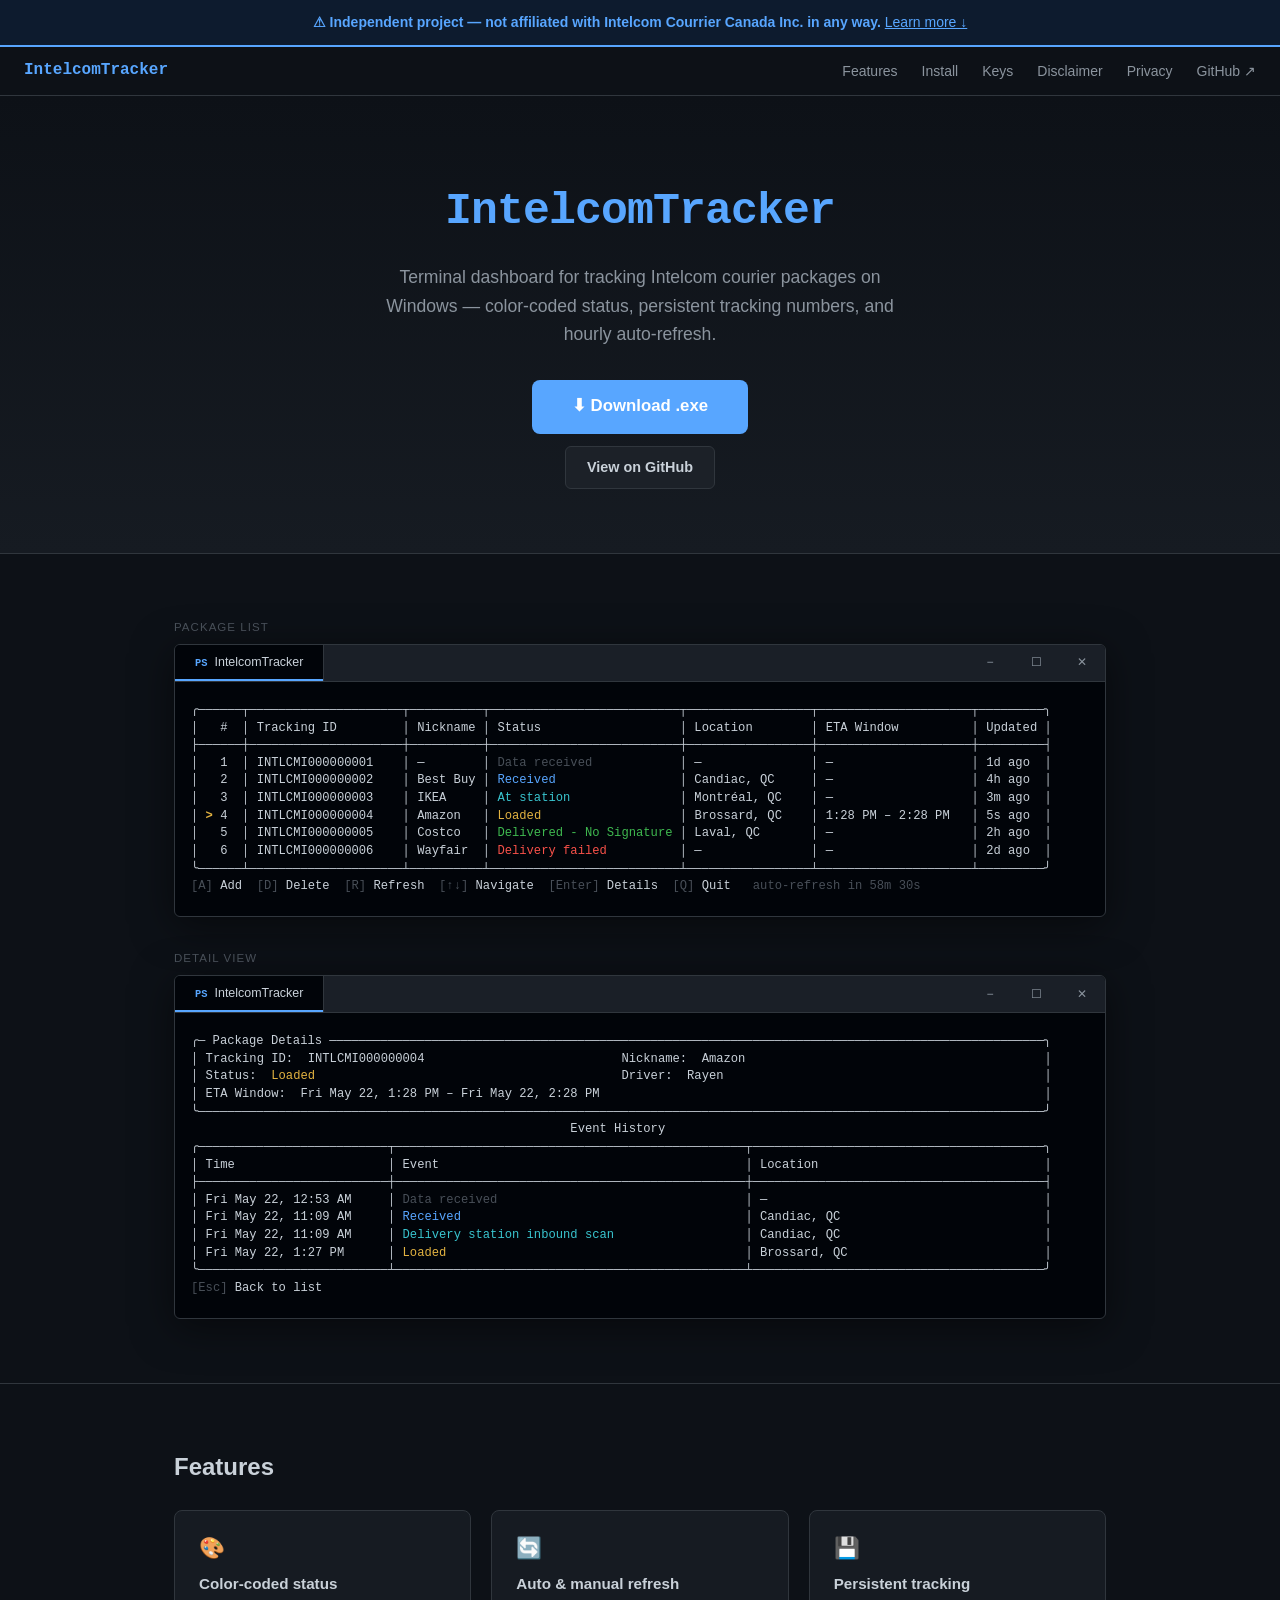
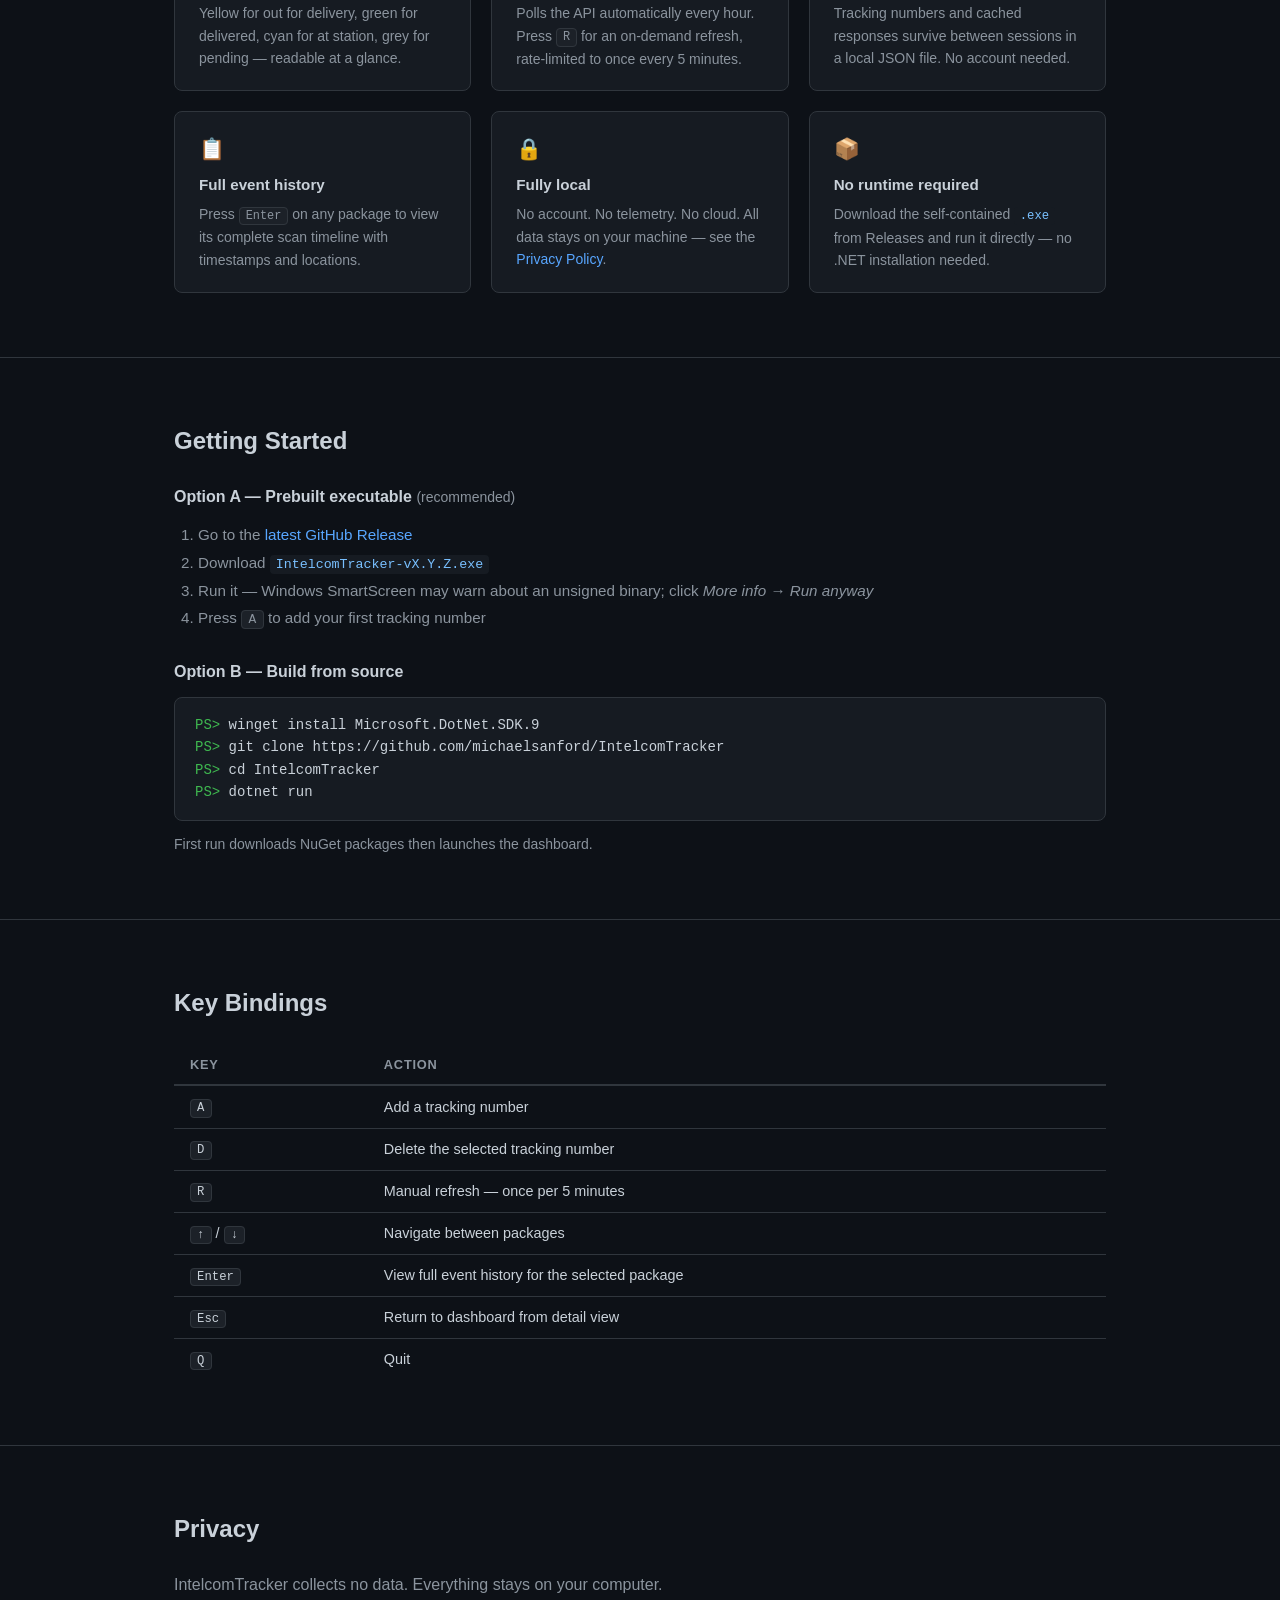
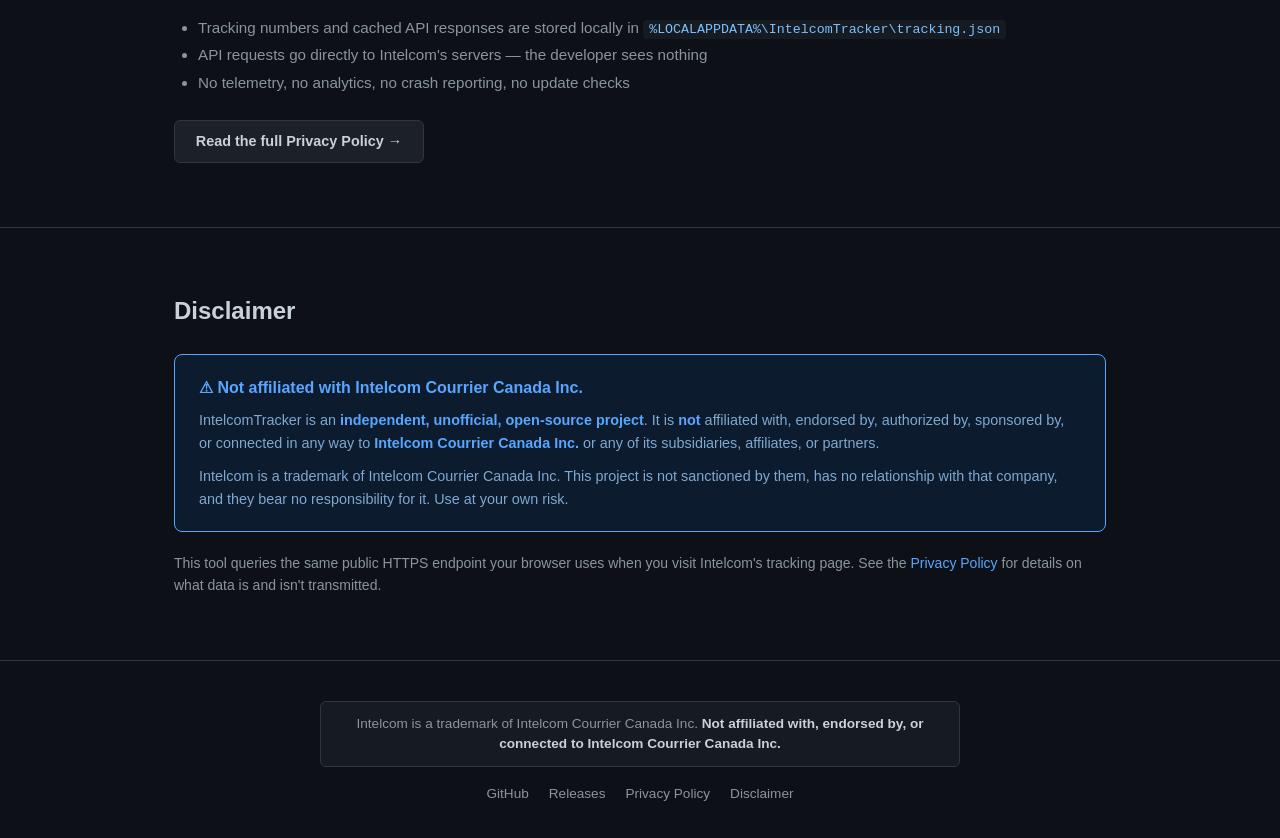
==== docs/index.html @ c7ec5a86 "Init" ====
﻿<!DOCTYPE html>
<html lang="en">
<head>
  <meta charset="UTF-8">
  <meta name="viewport" content="width=device-width, initial-scale=1.0">
  <title>IntelcomTracker — Terminal Package Dashboard</title>
  <link rel="stylesheet" href="style.css">
</head>
<body>

<!-- ─── Disclaimer banner ─────────────────────────────────────────────────── -->
<div class="disclaimer-banner">
  <strong>⚠ Independent project — not affiliated with Intelcom Courrier Canada Inc. in any way.</strong>
  <a href="#disclaimer">Learn more ↓</a>
</div>

<!-- ─── Nav ──────────────────────────────────────────────────────────────── -->
<nav>
  <a class="nav-brand" href="index.html">IntelcomTracker</a>
  <div class="nav-links">
    <a href="#features">Features</a>
    <a href="#install">Install</a>
    <a href="#keys">Keys</a>
    <a href="#disclaimer">Disclaimer</a>
    <a href="privacy.html">Privacy</a>
    <!-- Replace michaelsanford/IntelcomTracker below -->
    <a href="https://github.com/michaelsanford/IntelcomTracker">GitHub ↗</a>
  </div>
</nav>

<!-- ─── Header ───────────────────────────────────────────────────────────── -->
<header>
  <div class="container">
    <div class="logo">IntelcomTracker</div>
    <p class="tagline">
      Terminal dashboard for tracking Intelcom courier packages on Windows —
      color-coded status, persistent tracking numbers, and hourly auto-refresh.
    </p>
    <div class="btn-group">
      <!-- Replace michaelsanford/IntelcomTracker below -->
      <a class="btn btn-primary btn-hero" href="https://github.com/michaelsanford/IntelcomTracker/releases/latest">⬇ Download .exe</a>
      <a class="btn btn-secondary"       href="https://github.com/michaelsanford/IntelcomTracker">View on GitHub</a>
    </div>
  </div>
</header>

<!-- ─── Terminal demo ─────────────────────────────────────────────────────── -->
<section id="demo">
  <div class="container">
    <div class="screenshots">

      <div>
        <div class="screenshot-label">Package list</div>
        <div class="terminal-window">
          <div class="term-bar">
            <div class="term-tab">
              <span class="term-tab-ps">PS</span>
              <span>IntelcomTracker</span>
            </div>
            <div class="term-controls">
              <span class="term-ctrl">&#x2212;</span>
              <span class="term-ctrl">&#x2610;</span>
              <span class="term-ctrl term-ctrl-close">&#x2715;</span>
            </div>
          </div>
          <div class="term-body">
<pre class="term">╭──────┬─────────────────────┬──────────┬──────────────────────────┬─────────────────┬─────────────────────┬─────────╮
│   #  │ Tracking ID         │ Nickname │ Status                   │ Location        │ ETA Window          │ Updated │
├──────┼─────────────────────┼──────────┼──────────────────────────┼─────────────────┼─────────────────────┼─────────┤
│   1  │ INTLCMI000000001    │ —        │ <span class="tdim">Data received</span>            │ —               │ —                   │ 1d ago  │
│   2  │ INTLCMI000000002    │ Best Buy │ <span class="tb">Received</span>                 │ Candiac, QC     │ —                   │ 4h ago  │
│   3  │ INTLCMI000000003    │ IKEA     │ <span class="tc">At station</span>               │ Montréal, QC    │ —                   │ 3m ago  │
│ <span class="ty tbold">&gt;</span> 4  │ INTLCMI000000004    │ Amazon   │ <span class="ty">Loaded</span>                   │ Brossard, QC    │ 1:28 PM – 2:28 PM   │ 5s ago  │
│   5  │ INTLCMI000000005    │ Costco   │ <span class="tg">Delivered - No Signature</span> │ Laval, QC       │ —                   │ 2h ago  │
│   6  │ INTLCMI000000006    │ Wayfair  │ <span class="tr">Delivery failed</span>          │ —               │ —                   │ 2d ago  │
╰──────┴─────────────────────┴──────────┴──────────────────────────┴─────────────────┴─────────────────────┴─────────╯
<span class="tkey">[A]</span> Add  <span class="tkey">[D]</span> Delete  <span class="tkey">[R]</span> Refresh  <span class="tkey">[↑↓]</span> Navigate  <span class="tkey">[Enter]</span> Details  <span class="tkey">[Q]</span> Quit   <span class="tdim">auto-refresh in 58m 30s</span></pre>
          </div>
        </div>
      </div>

      <div>
        <div class="screenshot-label">Detail view</div>
        <div class="terminal-window">
          <div class="term-bar">
            <div class="term-tab">
              <span class="term-tab-ps">PS</span>
              <span>IntelcomTracker</span>
            </div>
            <div class="term-controls">
              <span class="term-ctrl">&#x2212;</span>
              <span class="term-ctrl">&#x2610;</span>
              <span class="term-ctrl term-ctrl-close">&#x2715;</span>
            </div>
          </div>
          <div class="term-body">
<pre class="term">╭─ Package Details ──────────────────────────────────────────────────────────────────────────────────────────────────╮
│ Tracking ID:  INTLCMI000000004                           Nickname:  Amazon                                         │
│ Status:  <span class="ty">Loaded</span>                                          Driver:  Rayen                                            │
│ ETA Window:  Fri May 22, 1:28 PM – Fri May 22, 2:28 PM                                                             │
╰────────────────────────────────────────────────────────────────────────────────────────────────────────────────────╯
                                                    Event History
╭──────────────────────────┬────────────────────────────────────────────────┬────────────────────────────────────────╮
│ Time                     │ Event                                          │ Location                               │
├──────────────────────────┼────────────────────────────────────────────────┼────────────────────────────────────────┤
│ Fri May 22, 12:53 AM     │ <span class="tdim">Data received</span>                                  │ —                                      │
│ Fri May 22, 11:09 AM     │ <span class="tb">Received</span>                                       │ Candiac, QC                            │
│ Fri May 22, 11:09 AM     │ <span class="tc">Delivery station inbound scan</span>                  │ Candiac, QC                            │
│ Fri May 22, 1:27 PM      │ <span class="ty">Loaded</span>                                         │ Brossard, QC                           │
╰──────────────────────────┴────────────────────────────────────────────────┴────────────────────────────────────────╯
<span class="tkey">[Esc]</span> Back to list</pre>
          </div>
        </div>
      </div>

    </div>
  </div>
</section>

<!-- ─── Features ──────────────────────────────────────────────────────────── -->
<section id="features">
  <div class="container">
    <h2>Features</h2>
    <div class="features">
      <div class="feature">
        <div class="feature-icon">🎨</div>
        <h3>Color-coded status</h3>
        <p>Yellow for out for delivery, green for delivered, cyan for at station, grey for pending — readable at a glance.</p>
      </div>
      <div class="feature">
        <div class="feature-icon">🔄</div>
        <h3>Auto &amp; manual refresh</h3>
        <p>Polls the API automatically every hour. Press <kbd>R</kbd> for an on-demand refresh, rate-limited to once every 5 minutes.</p>
      </div>
      <div class="feature">
        <div class="feature-icon">💾</div>
        <h3>Persistent tracking</h3>
        <p>Tracking numbers and cached responses survive between sessions in a local JSON file. No account needed.</p>
      </div>
      <div class="feature">
        <div class="feature-icon">📋</div>
        <h3>Full event history</h3>
        <p>Press <kbd>Enter</kbd> on any package to view its complete scan timeline with timestamps and locations.</p>
      </div>
      <div class="feature">
        <div class="feature-icon">🔒</div>
        <h3>Fully local</h3>
        <p>No account. No telemetry. No cloud. All data stays on your machine — see the <a href="privacy.html">Privacy Policy</a>.</p>
      </div>
      <div class="feature">
        <div class="feature-icon">📦</div>
        <h3>No runtime required</h3>
        <p>Download the self-contained <code>.exe</code> from Releases and run it directly — no .NET installation needed.</p>
      </div>
    </div>
  </div>
</section>

<!-- ─── Install ───────────────────────────────────────────────────────────── -->
<section id="install">
  <div class="container">
    <h2>Getting Started</h2>

    <h3 style="font-size:1rem;margin-bottom:0.75rem;">Option A — Prebuilt executable <span style="color:var(--muted);font-weight:400;font-size:0.875rem;">(recommended)</span></h3>
    <ol style="color:var(--muted);margin-left:1.5rem;margin-bottom:1.75rem;font-size:0.95rem;line-height:1.8;">
      <!-- Replace michaelsanford/IntelcomTracker below -->
      <li>Go to the <a href="https://github.com/michaelsanford/IntelcomTracker/releases/latest">latest GitHub Release</a></li>
      <li>Download <code>IntelcomTracker-vX.Y.Z.exe</code></li>
      <li>Run it — Windows SmartScreen may warn about an unsigned binary; click <em>More info → Run anyway</em></li>
      <li>Press <kbd>A</kbd> to add your first tracking number</li>
    </ol>

    <h3 style="font-size:1rem;margin-bottom:0.75rem;">Option B — Build from source</h3>
    <pre class="code"><span class="ps">PS&gt; </span><span class="cmd">winget install Microsoft.DotNet.SDK.9</span>
<span class="ps">PS&gt; </span><span class="cmd">git clone https://github.com/michaelsanford/IntelcomTracker</span>
<span class="ps">PS&gt; </span><span class="cmd">cd IntelcomTracker</span>
<span class="ps">PS&gt; </span><span class="cmd">dotnet run</span></pre>
    <p style="color:var(--muted);font-size:0.875rem;margin-top:0.75rem;">
      First run downloads NuGet packages then launches the dashboard.
    </p>
  </div>
</section>

<!-- ─── Key bindings ──────────────────────────────────────────────────────── -->
<section id="keys">
  <div class="container">
    <h2>Key Bindings</h2>
    <table class="keybindings">
      <thead><tr><th>Key</th><th>Action</th></tr></thead>
      <tbody>
        <tr><td><kbd>A</kbd></td><td>Add a tracking number</td></tr>
        <tr><td><kbd>D</kbd></td><td>Delete the selected tracking number</td></tr>
        <tr><td><kbd>R</kbd></td><td>Manual refresh — once per 5 minutes</td></tr>
        <tr><td><kbd>↑</kbd> / <kbd>↓</kbd></td><td>Navigate between packages</td></tr>
        <tr><td><kbd>Enter</kbd></td><td>View full event history for the selected package</td></tr>
        <tr><td><kbd>Esc</kbd></td><td>Return to dashboard from detail view</td></tr>
        <tr><td><kbd>Q</kbd></td><td>Quit</td></tr>
      </tbody>
    </table>
  </div>
</section>

<!-- ─── Privacy ───────────────────────────────────────────────────────────── -->
<section id="privacy">
  <div class="container">
    <h2>Privacy</h2>
    <p style="color:var(--muted);margin-bottom:1rem;">IntelcomTracker collects no data. Everything stays on your computer.</p>
    <ul style="color:var(--muted);margin-left:1.5rem;margin-bottom:1.5rem;font-size:0.95rem;line-height:1.8;">
      <li>Tracking numbers and cached API responses are stored locally in <code>%LOCALAPPDATA%\IntelcomTracker\tracking.json</code></li>
      <li>API requests go directly to Intelcom's servers — the developer sees nothing</li>
      <li>No telemetry, no analytics, no crash reporting, no update checks</li>
    </ul>
    <a class="btn btn-secondary" href="privacy.html">Read the full Privacy Policy →</a>
  </div>
</section>

<!-- ─── Disclaimer ────────────────────────────────────────────────────────── -->
<section id="disclaimer">
  <div class="container">
    <h2>Disclaimer</h2>
    <div class="callout">
      <h3>⚠ Not affiliated with Intelcom Courrier Canada Inc.</h3>
      <p>
        IntelcomTracker is an <strong>independent, unofficial, open-source project</strong>.
        It is <strong>not</strong> affiliated with, endorsed by, authorized by, sponsored by,
        or connected in any way to <strong>Intelcom Courrier Canada Inc.</strong> or any of its
        subsidiaries, affiliates, or partners.
      </p>
      <p>
        Intelcom is a trademark of Intelcom Courrier Canada Inc.
        This project is not sanctioned by them, has no relationship
        with that company, and they bear no responsibility for it. Use at your own risk.
      </p>
    </div>
    <p style="color:var(--muted);font-size:0.875rem;">
      This tool queries the same public HTTPS endpoint your browser uses when you visit
      Intelcom's tracking page. See the <a href="privacy.html">Privacy Policy</a> for
      details on what data is and isn't transmitted.
    </p>
  </div>
</section>

<!-- ─── Footer ───────────────────────────────────────────────────────────── -->
<footer>
  <div class="container">
    <div class="footer-disclaimer">
      Intelcom is a trademark of Intelcom Courrier Canada Inc.
      <strong>Not affiliated with, endorsed by, or connected to Intelcom Courrier Canada Inc.</strong>
    </div>
    <div class="footer-links">
      <!-- Replace michaelsanford/IntelcomTracker below -->
      <a href="https://github.com/michaelsanford/IntelcomTracker">GitHub</a>
      <a href="https://github.com/michaelsanford/IntelcomTracker/releases">Releases</a>
      <a href="privacy.html">Privacy Policy</a>
      <a href="#disclaimer">Disclaimer</a>
    </div>
  </div>
</footer>

</body>
</html>
---- docs/style.css ----
:root {
  --bg:       #0d1117;
  --surface:  #161b22;
  --surface2: #1c2128;
  --border:   #30363d;
  --text:     #c9d1d9;
  --muted:    #8b949e;
  --accent:   #58a6ff;
  --green:    #3fb950;
  --cyan:     #39c5cf;
  --blue:     #58a6ff;
  --red:      #f85149;
  --dim:      #484f58;
}

*, *::before, *::after { box-sizing: border-box; margin: 0; padding: 0; }

body {
  background: var(--bg);
  color: var(--text);
  font-family: -apple-system, BlinkMacSystemFont, 'Segoe UI', Roboto, sans-serif;
  line-height: 1.6;
  font-size: 16px;
}

a { color: var(--blue); text-decoration: none; }
a:hover { text-decoration: underline; }

.container { max-width: 980px; margin: 0 auto; padding: 0 1.5rem; }

/* ── Disclaimer banner ── */
.disclaimer-banner {
  background: #0d1b2e;
  border-bottom: 2px solid var(--accent);
  padding: 0.7rem 1.5rem;
  text-align: center;
  color: var(--accent);
  font-size: 0.875rem;
}
.disclaimer-banner strong { font-weight: 700; }
.disclaimer-banner a { color: var(--accent); text-decoration: underline; }

/* ── Nav ── */
nav {
  position: sticky;
  top: 0;
  z-index: 100;
  background: var(--bg);
  border-bottom: 1px solid var(--border);
  display: flex;
  align-items: center;
  justify-content: space-between;
  padding: 0.7rem 1.5rem;
}
.nav-brand {
  font-family: 'Cascadia Code', 'Consolas', monospace;
  font-weight: 700;
  color: var(--accent);
  font-size: 1rem;
}
.nav-links { display: flex; gap: 1.5rem; font-size: 0.875rem; }
.nav-links a { color: var(--muted); }
.nav-links a:hover { color: var(--text); text-decoration: none; }

/* ── Header ── */
header {
  padding: 5rem 1.5rem 4rem;
  text-align: center;
  background: linear-gradient(180deg, var(--bg) 0%, var(--surface) 100%);
  border-bottom: 1px solid var(--border);
}
.logo {
  font-family: 'Cascadia Code', 'Consolas', monospace;
  font-size: 2.8rem;
  font-weight: 700;
  color: var(--accent);
  letter-spacing: -0.02em;
  margin-bottom: 1rem;
}
.tagline {
  font-size: 1.1rem;
  color: var(--muted);
  max-width: 540px;
  margin: 0 auto 2rem;
}
.btn-group { display: flex; flex-direction: column; gap: 0.75rem; align-items: center; }
.btn {
  display: inline-flex;
  align-items: center;
  gap: 0.4rem;
  padding: 0.55rem 1.3rem;
  border-radius: 6px;
  font-weight: 600;
  font-size: 0.9rem;
  transition: opacity 0.15s;
}
.btn:hover { opacity: 0.82; text-decoration: none; }
.btn-primary  { background: var(--accent); color: #fff; }
.btn-secondary { background: var(--surface2); color: var(--text); border: 1px solid var(--border); }
.btn-hero { padding: 0.85rem 2.5rem; font-size: 1.05rem; border-radius: 8px; }

/* ── Sections ── */
section { padding: 4rem 1.5rem; border-bottom: 1px solid var(--border); }
section h2 { font-size: 1.5rem; font-weight: 700; margin-bottom: 1.5rem; }

/* ── Screenshots ── */
.screenshots { display: flex; flex-direction: column; gap: 2rem; }
.screenshot-label {
  font-size: 0.72rem;
  color: var(--dim);
  text-transform: uppercase;
  letter-spacing: 0.09em;
  margin-bottom: 0.5rem;
}

/* ── Terminal window ── */
.terminal-window {
  background: #010409;
  border-radius: 6px;
  overflow: hidden;
  border: 1px solid var(--border);
  max-width: 100%;
  margin: 0 auto;
  box-shadow: 0 8px 40px rgba(0,0,0,0.5);
}
.term-bar {
  background: #1a1f27;
  display: flex;
  align-items: stretch;
  justify-content: space-between;
  border-bottom: 1px solid var(--border);
  user-select: none;
}
.term-tab {
  display: flex;
  align-items: center;
  gap: 7px;
  padding: 0.5rem 1.25rem;
  background: #010409;
  color: var(--text);
  font-size: 0.78rem;
  border-right: 1px solid var(--border);
  box-shadow: inset 0 -2px 0 var(--accent);
}
.term-tab-ps {
  font-family: 'Cascadia Code', 'Consolas', monospace;
  font-size: 0.65rem;
  color: var(--accent);
  font-weight: 700;
}
.term-controls {
  display: flex;
  align-items: stretch;
}
.term-ctrl {
  display: flex;
  align-items: center;
  justify-content: center;
  width: 46px;
  color: var(--muted);
  font-size: 0.75rem;
  cursor: default;
}
.term-ctrl-close:hover { background: #c42b1c; color: #fff; }
.term-body { padding: 1.25rem 1rem; overflow-x: hidden; }

pre.term {
  font-family: 'Cascadia Code', 'Consolas', 'Courier New', monospace;
  font-size: 0.76rem;
  line-height: 1.45;
  color: var(--text);
  white-space: pre;
  tab-size: 4;
}

/* Terminal colour classes — mirror Spectre.Console colours */
.ty   { color: #e3b341; }           /* yellow  — Loaded / out for delivery */
.tg   { color: #3fb950; }           /* green   — Delivered                 */
.tc   { color: #39c5cf; }           /* cyan1   — At station                */
.tb   { color: #58a6ff; }           /* blue    — Received at facility       */
.tr   { color: #f85149; }           /* red     — Issue                     */
.tdim { color: #484f58; }           /* grey    — Info received / dim text  */
.tbold { font-weight: 700; }
.tkey  { color: var(--dim); }

/* ── Features grid ── */
.features {
  display: grid;
  grid-template-columns: repeat(auto-fit, minmax(230px, 1fr));
  gap: 1.25rem;
}
.feature {
  background: var(--surface);
  border: 1px solid var(--border);
  border-radius: 8px;
  padding: 1.25rem 1.5rem;
}
.feature-icon { font-size: 1.3rem; margin-bottom: 0.5rem; }
.feature h3 { font-size: 0.95rem; font-weight: 600; margin-bottom: 0.35rem; }
.feature p  { font-size: 0.875rem; color: var(--muted); }

/* ── Code ── */
code {
  font-family: 'Cascadia Code', 'Consolas', monospace;
  background: var(--surface);
  padding: 0.15em 0.45em;
  border-radius: 4px;
  font-size: 0.875em;
  color: #79c0ff;
}
pre.code {
  background: var(--surface);
  border: 1px solid var(--border);
  border-radius: 8px;
  padding: 1rem 1.25rem;
  overflow-x: auto;
  font-family: 'Cascadia Code', 'Consolas', monospace;
  font-size: 0.875rem;
  color: var(--text);
  margin: 0.75rem 0;
}
pre.code .ps  { color: var(--green); user-select: none; }
pre.code .cmd { color: var(--text); }

/* ── Key bindings table ── */
.keybindings { width: 100%; border-collapse: collapse; }
.keybindings th {
  text-align: left;
  padding: 0.55rem 1rem;
  border-bottom: 2px solid var(--border);
  color: var(--muted);
  font-size: 0.8rem;
  text-transform: uppercase;
  letter-spacing: 0.06em;
}
.keybindings td { padding: 0.55rem 1rem; border-bottom: 1px solid var(--border); font-size: 0.9rem; }
.keybindings tr:last-child td { border-bottom: none; }
kbd {
  font-family: 'Cascadia Code', 'Consolas', monospace;
  background: var(--surface2);
  border: 1px solid var(--border);
  border-radius: 4px;
  padding: 0.1em 0.5em;
  font-size: 0.85em;
  white-space: nowrap;
}

/* ── Callout / disclaimer box ── */
.callout {
  background: #0d1b2e;
  border: 1px solid var(--accent);
  border-radius: 8px;
  padding: 1.25rem 1.5rem;
  margin-bottom: 1.25rem;
}
.callout h3 { color: var(--accent); font-size: 1rem; margin-bottom: 0.5rem; }
.callout p  { color: #7fa8d0; font-size: 0.9rem; line-height: 1.6; }
.callout p + p { margin-top: 0.6rem; }
.callout strong { color: var(--accent); }

/* ── Prose (privacy page) ── */
.prose { max-width: 720px; }
.prose h2 {
  font-size: 1.25rem;
  color: var(--accent);
  margin: 2.5rem 0 0.75rem;
  padding-bottom: 0.4rem;
  border-bottom: 1px solid var(--border);
}
.prose p, .prose li { color: var(--muted); font-size: 0.95rem; margin-bottom: 0.75rem; }
.prose ul { margin: 0.4rem 0 1rem 1.5rem; }
.prose li { margin-bottom: 0.3rem; }
.prose pre.code { margin: 1rem 0; }
.prose .meta { color: var(--dim); font-size: 0.875rem; margin-bottom: 2rem; }
.prose strong { color: var(--text); }

/* ── Footer ── */
footer {
  padding: 2.5rem 1.5rem;
  text-align: center;
  color: var(--muted);
  font-size: 0.875rem;
}
.footer-disclaimer {
  background: var(--surface);
  border: 1px solid var(--border);
  border-radius: 6px;
  display: inline-block;
  padding: 0.7rem 1.5rem;
  max-width: 640px;
  margin-bottom: 1rem;
  font-size: 0.85rem;
  line-height: 1.5;
}
.footer-disclaimer strong { color: var(--text); }
.footer-links { display: flex; gap: 1.25rem; justify-content: center; flex-wrap: wrap; }
.footer-links a { color: var(--muted); font-size: 0.85rem; }
.footer-links a:hover { color: var(--text); }
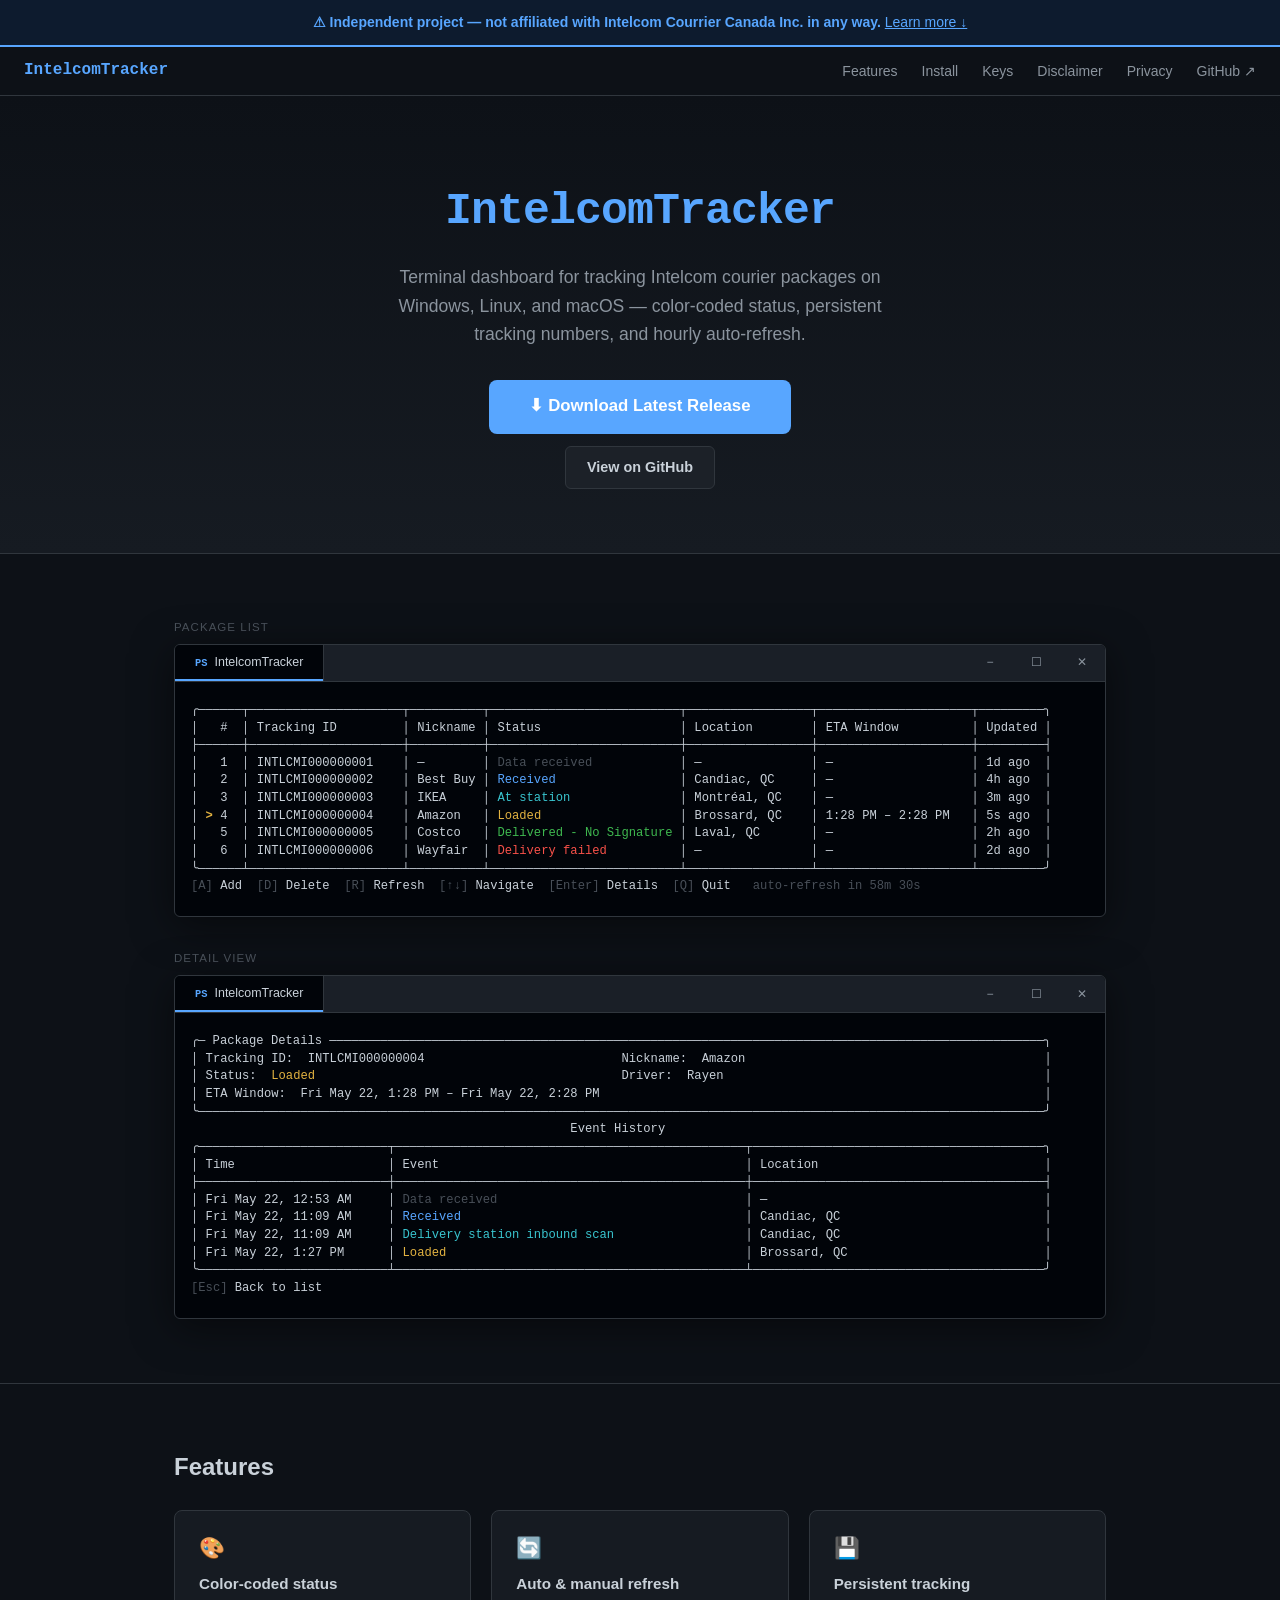
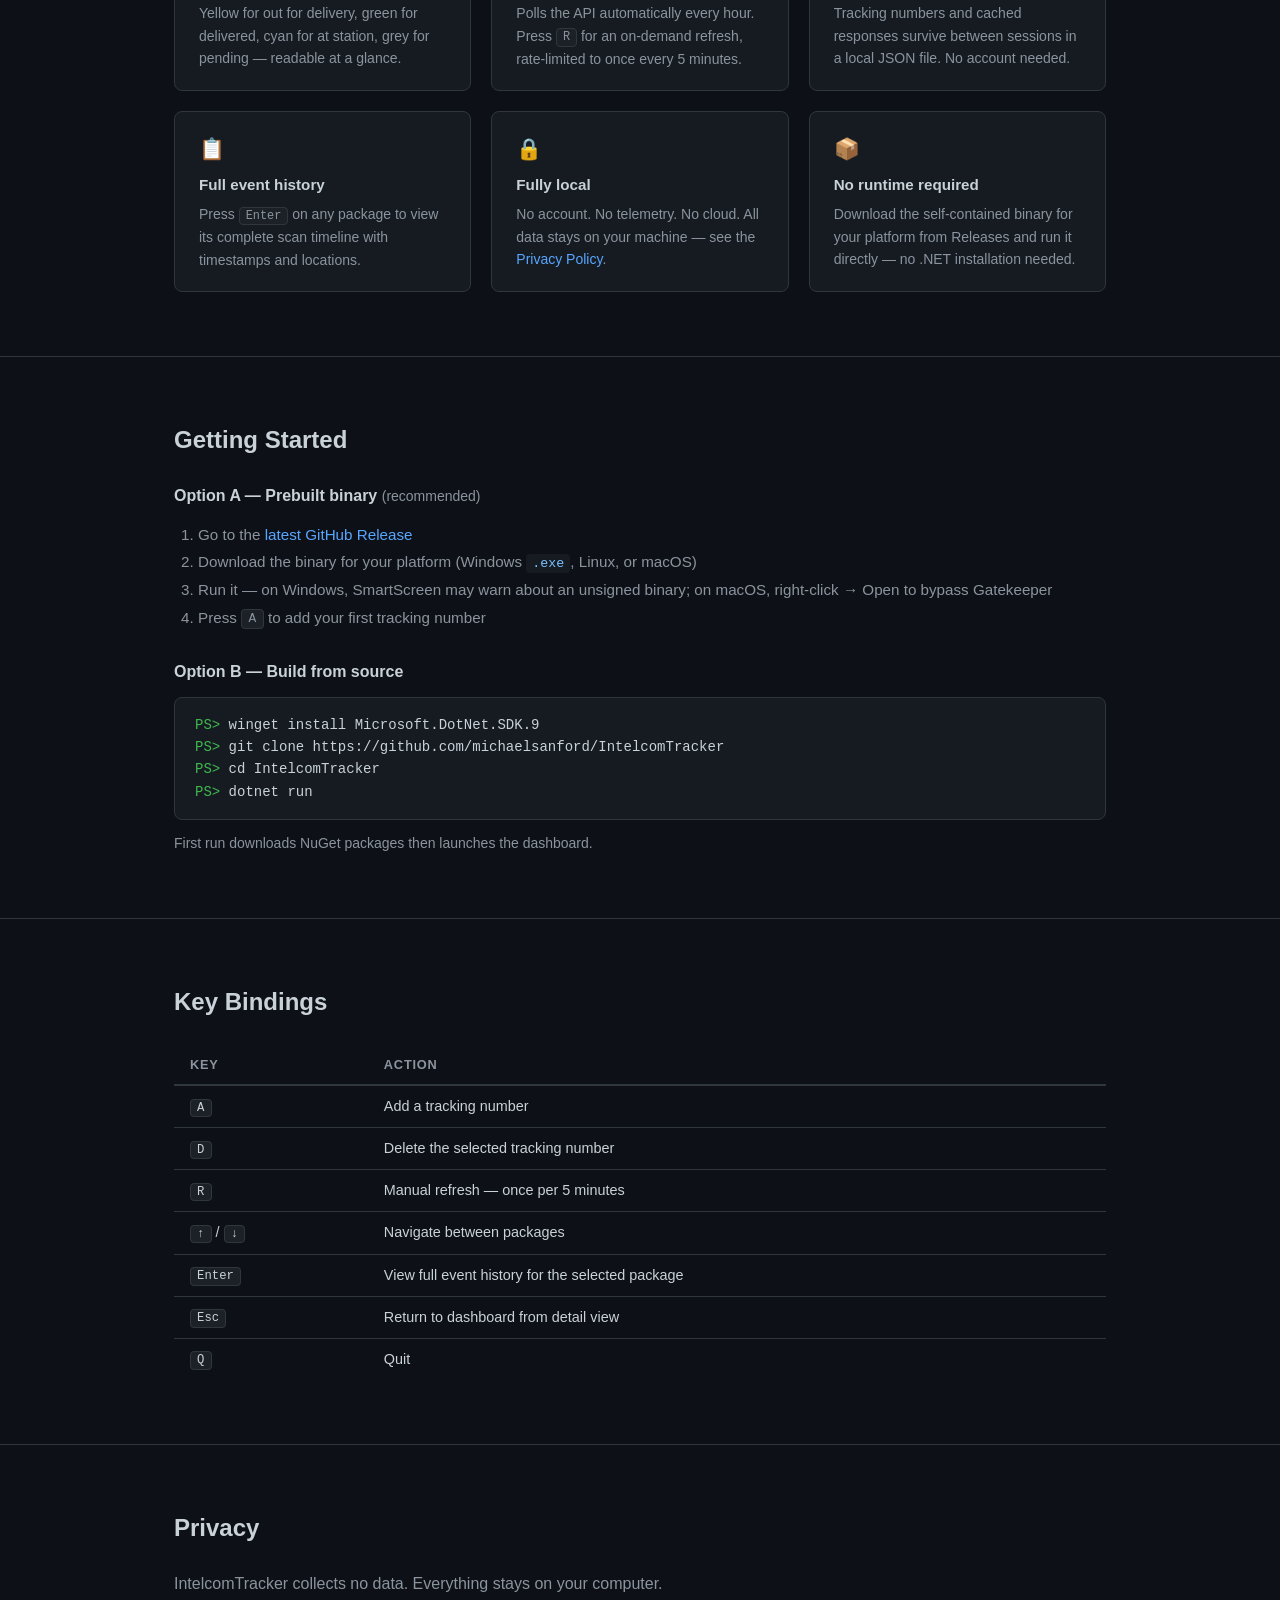
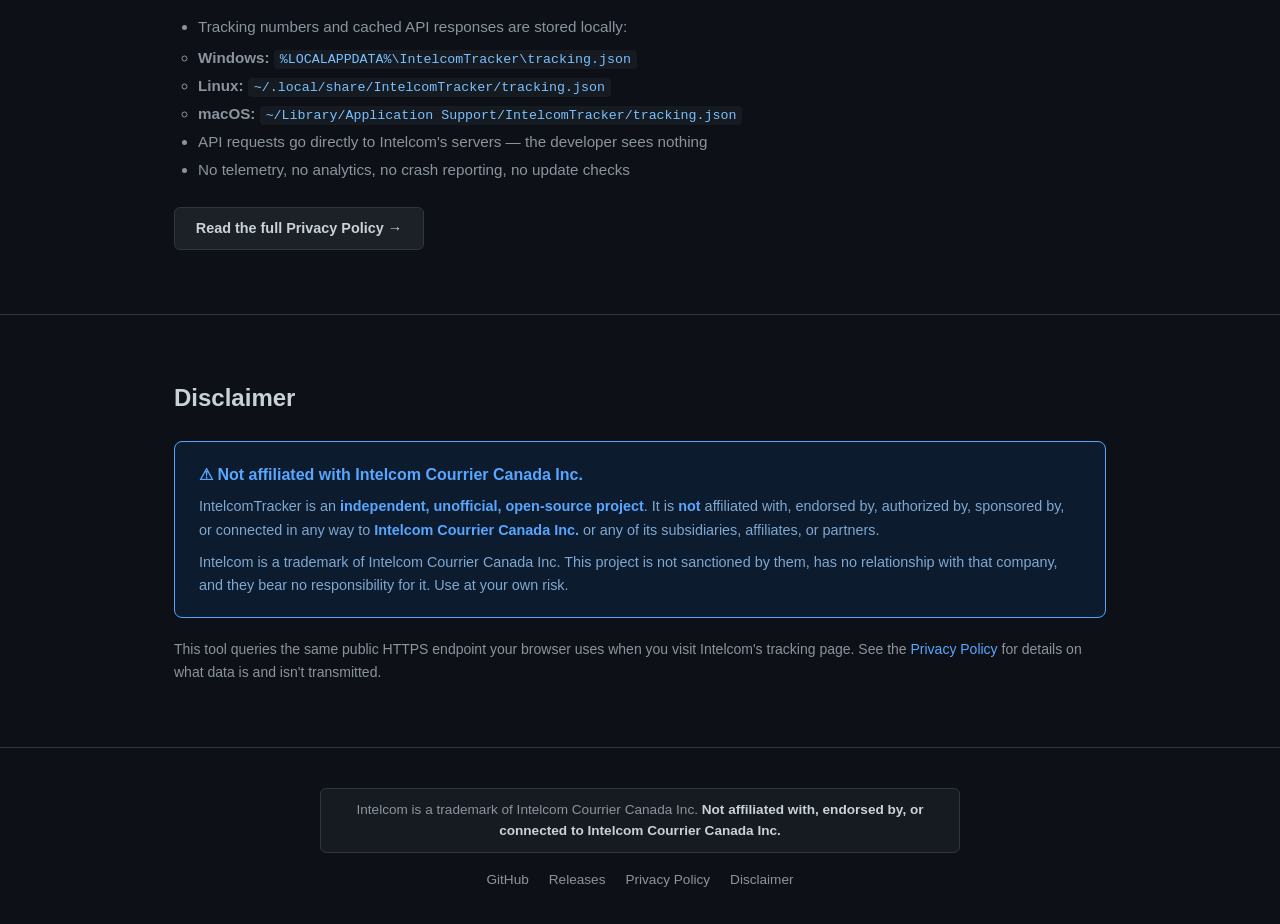
==== commit 3ee90711: "Add build targets for macOS, Linux and ARM" ====
--- a/docs/index.html
+++ b/docs/index.html
@@ -33,12 +33,12 @@
   <div class="container">
     <div class="logo">IntelcomTracker</div>
     <p class="tagline">
-      Terminal dashboard for tracking Intelcom courier packages on Windows —
+      Terminal dashboard for tracking Intelcom courier packages on Windows, Linux, and macOS —
       color-coded status, persistent tracking numbers, and hourly auto-refresh.
     </p>
     <div class="btn-group">
       <!-- Replace michaelsanford/IntelcomTracker below -->
-      <a class="btn btn-primary btn-hero" href="https://github.com/michaelsanford/IntelcomTracker/releases/latest">⬇ Download .exe</a>
+      <a class="btn btn-primary btn-hero" href="https://github.com/michaelsanford/IntelcomTracker/releases/latest">⬇ Download Latest Release</a>
       <a class="btn btn-secondary"       href="https://github.com/michaelsanford/IntelcomTracker">View on GitHub</a>
     </div>
   </div>
@@ -150,7 +150,7 @@
       <div class="feature">
         <div class="feature-icon">📦</div>
         <h3>No runtime required</h3>
-        <p>Download the self-contained <code>.exe</code> from Releases and run it directly — no .NET installation needed.</p>
+        <p>Download the self-contained binary for your platform from Releases and run it directly — no .NET installation needed.</p>
       </div>
     </div>
   </div>
@@ -161,12 +161,12 @@
   <div class="container">
     <h2>Getting Started</h2>
 
-    <h3 style="font-size:1rem;margin-bottom:0.75rem;">Option A — Prebuilt executable <span style="color:var(--muted);font-weight:400;font-size:0.875rem;">(recommended)</span></h3>
+    <h3 style="font-size:1rem;margin-bottom:0.75rem;">Option A — Prebuilt binary <span style="color:var(--muted);font-weight:400;font-size:0.875rem;">(recommended)</span></h3>
     <ol style="color:var(--muted);margin-left:1.5rem;margin-bottom:1.75rem;font-size:0.95rem;line-height:1.8;">
       <!-- Replace michaelsanford/IntelcomTracker below -->
       <li>Go to the <a href="https://github.com/michaelsanford/IntelcomTracker/releases/latest">latest GitHub Release</a></li>
-      <li>Download <code>IntelcomTracker-vX.Y.Z.exe</code></li>
-      <li>Run it — Windows SmartScreen may warn about an unsigned binary; click <em>More info → Run anyway</em></li>
+      <li>Download the binary for your platform (Windows <code>.exe</code>, Linux, or macOS)</li>
+      <li>Run it — on Windows, SmartScreen may warn about an unsigned binary; on macOS, right-click → Open to bypass Gatekeeper</li>
       <li>Press <kbd>A</kbd> to add your first tracking number</li>
     </ol>
 
@@ -206,7 +206,13 @@
     <h2>Privacy</h2>
     <p style="color:var(--muted);margin-bottom:1rem;">IntelcomTracker collects no data. Everything stays on your computer.</p>
     <ul style="color:var(--muted);margin-left:1.5rem;margin-bottom:1.5rem;font-size:0.95rem;line-height:1.8;">
-      <li>Tracking numbers and cached API responses are stored locally in <code>%LOCALAPPDATA%\IntelcomTracker\tracking.json</code></li>
+      <li>Tracking numbers and cached API responses are stored locally:
+        <ul style="margin-top:0.25rem;">
+          <li><strong>Windows:</strong> <code>%LOCALAPPDATA%\IntelcomTracker\tracking.json</code></li>
+          <li><strong>Linux:</strong> <code>~/.local/share/IntelcomTracker/tracking.json</code></li>
+          <li><strong>macOS:</strong> <code>~/Library/Application Support/IntelcomTracker/tracking.json</code></li>
+        </ul>
+      </li>
       <li>API requests go directly to Intelcom's servers — the developer sees nothing</li>
       <li>No telemetry, no analytics, no crash reporting, no update checks</li>
     </ul>
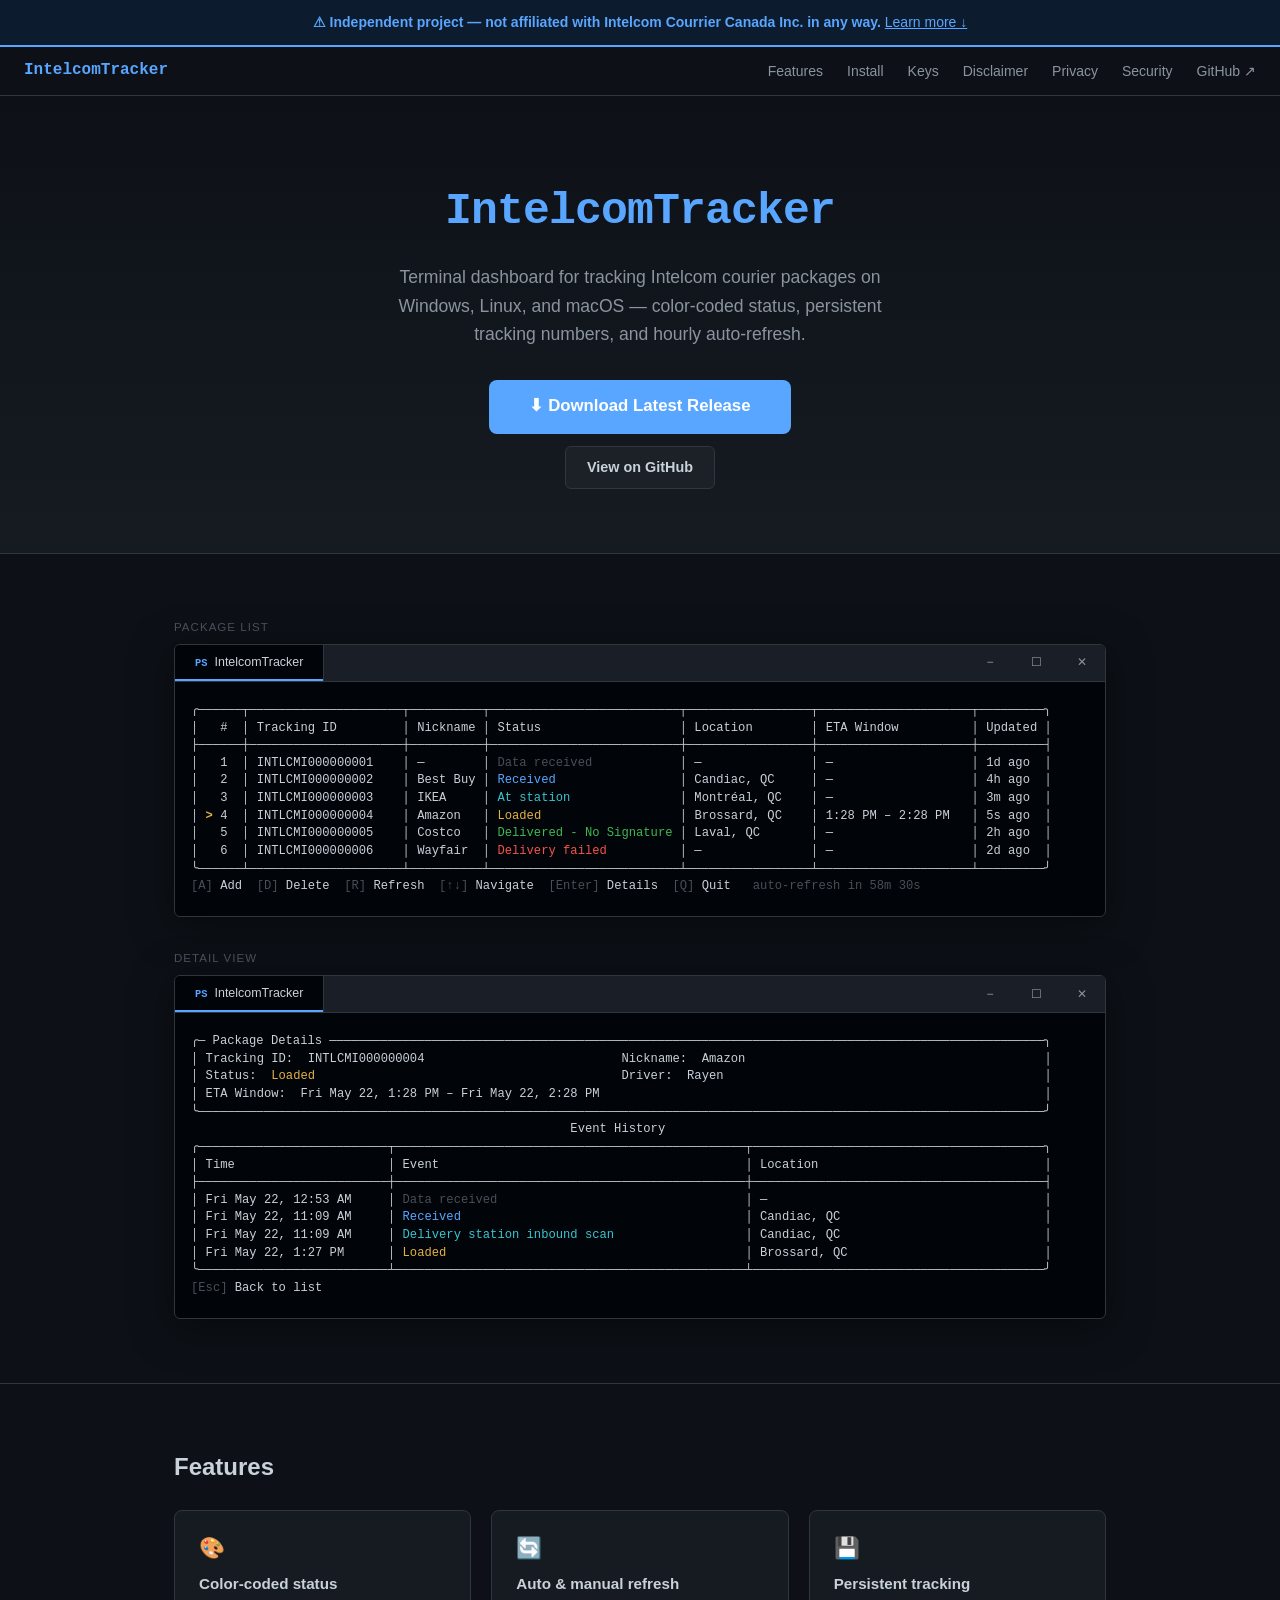
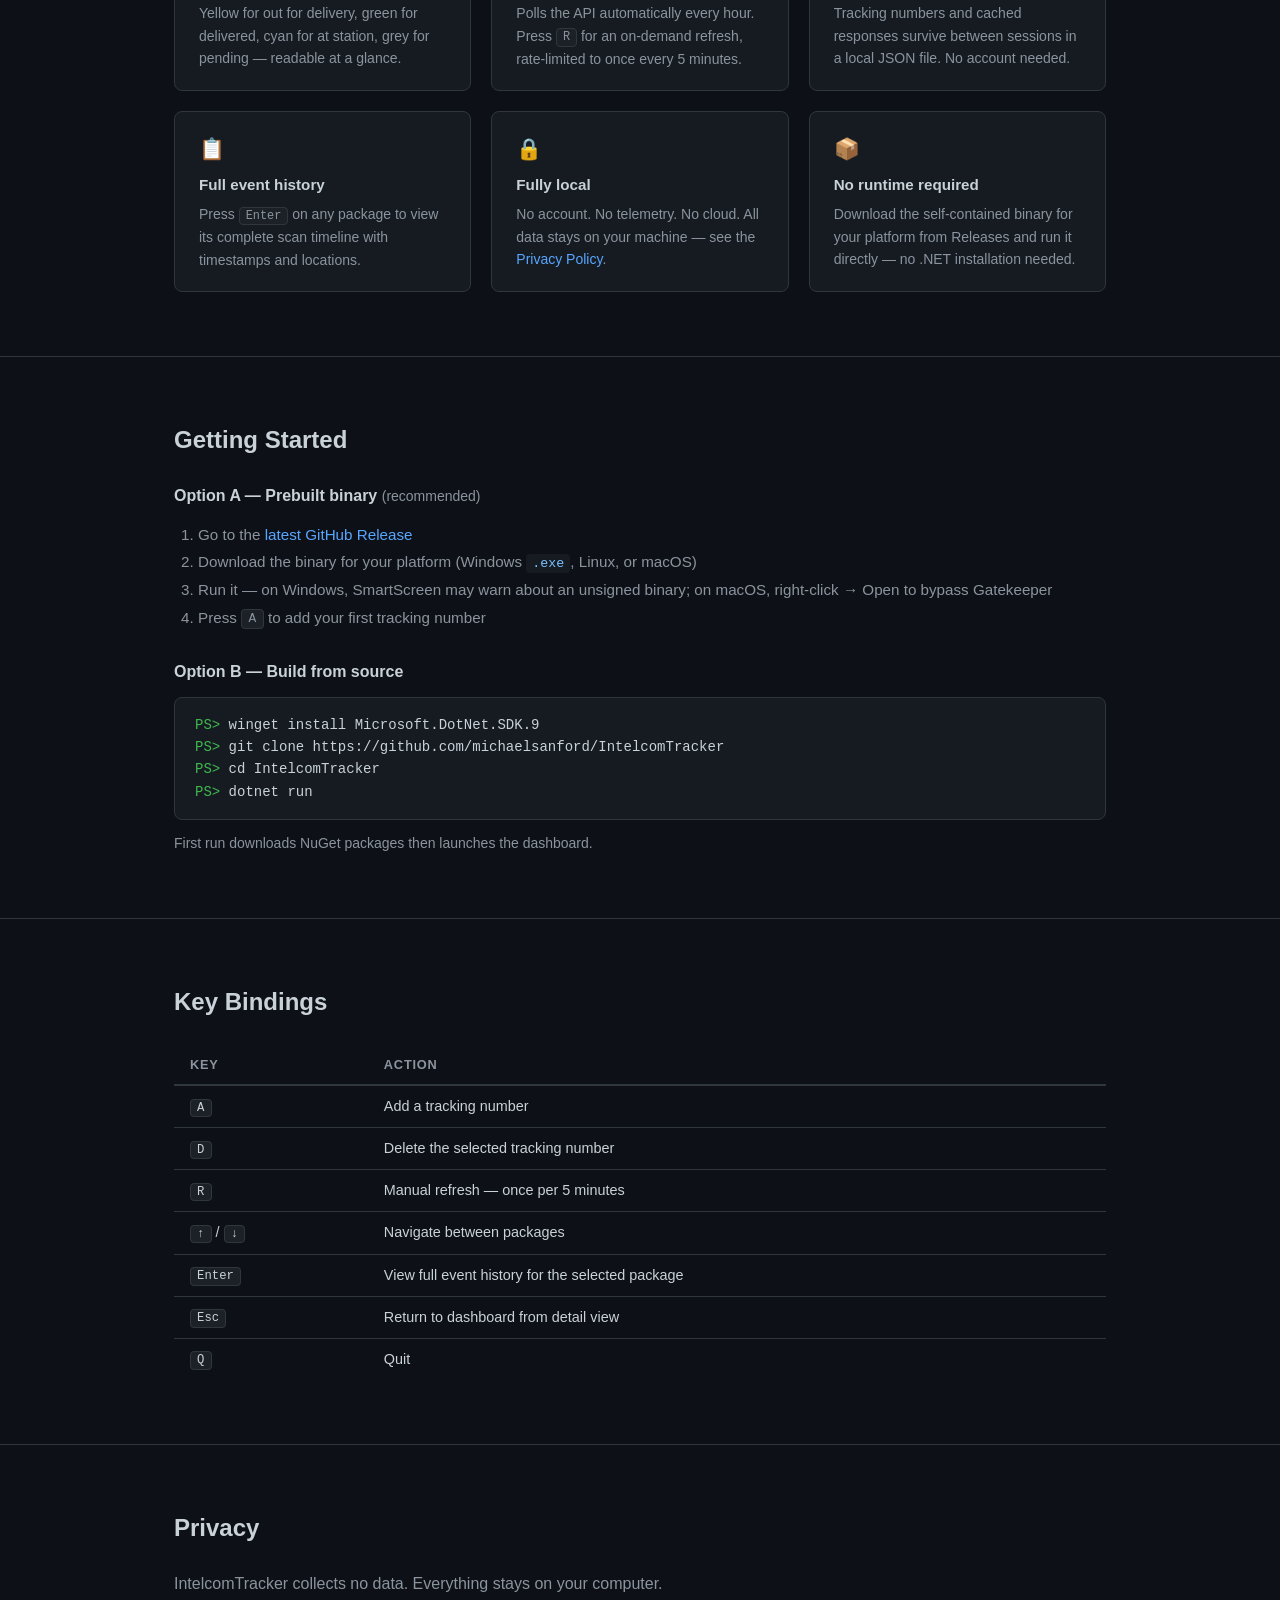
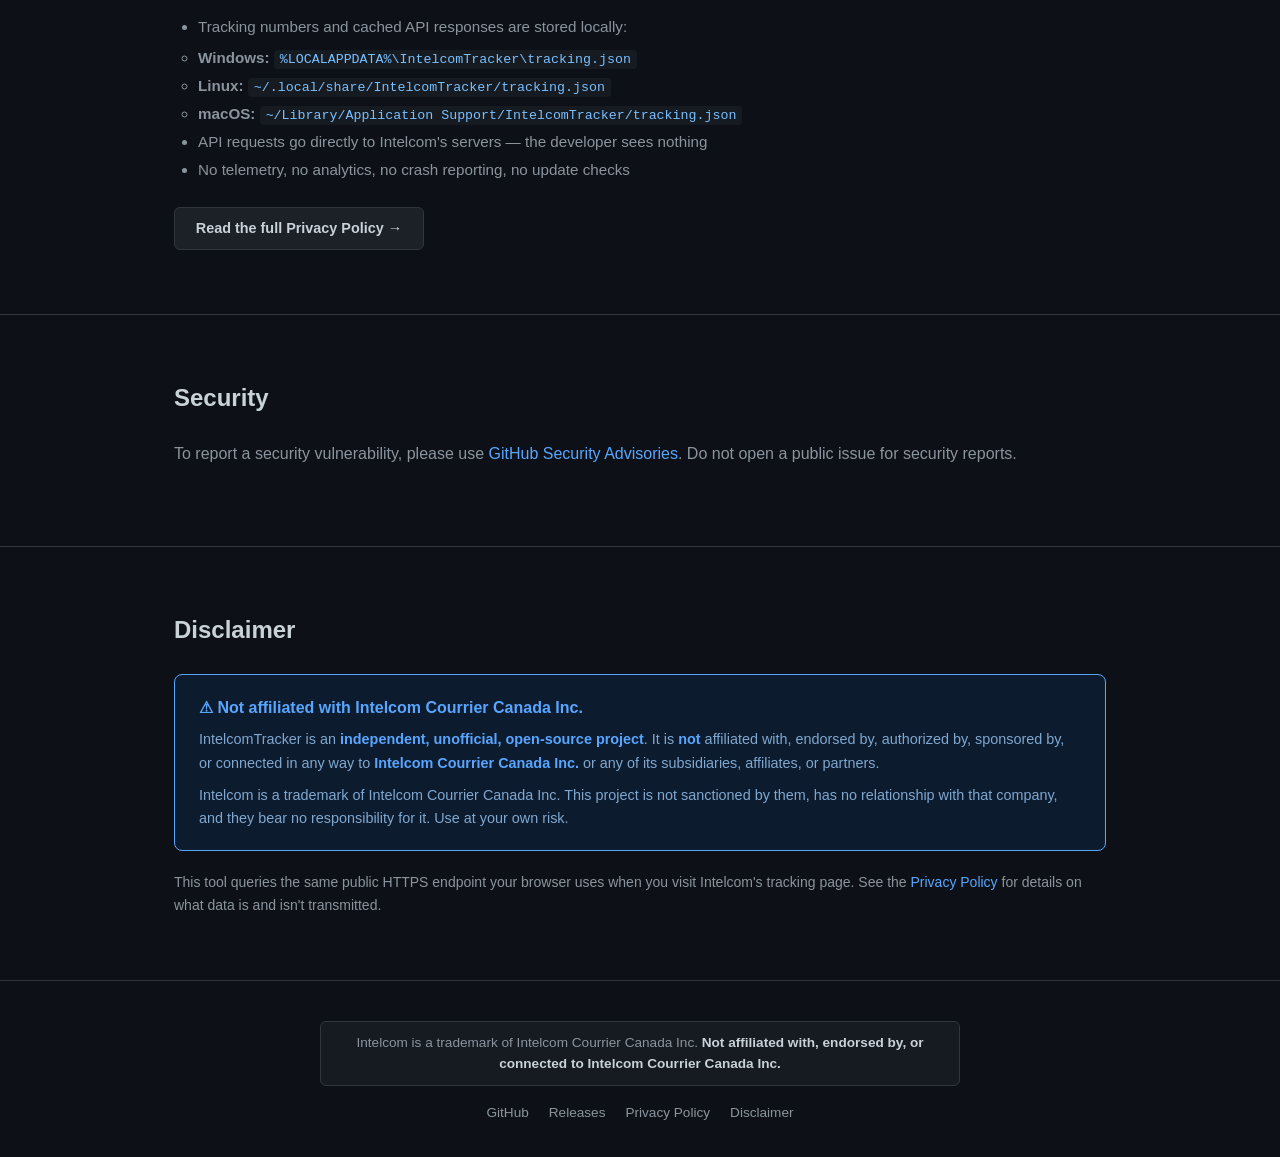
==== commit 92685cc4: "Security advisory guidance" ====
--- a/docs/index.html
+++ b/docs/index.html
@@ -23,6 +23,7 @@
     <a href="#keys">Keys</a>
     <a href="#disclaimer">Disclaimer</a>
     <a href="privacy.html">Privacy</a>
+    <a href="#security">Security</a>
     <!-- Replace michaelsanford/IntelcomTracker below -->
     <a href="https://github.com/michaelsanford/IntelcomTracker">GitHub ↗</a>
   </div>
@@ -220,6 +221,18 @@
   </div>
 </section>
 
+<!-- ─── Security ───────────────────────────────────────────────────────────── -->
+<section id="security">
+  <div class="container">
+    <h2>Security</h2>
+    <p style="color:var(--muted);margin-bottom:1rem;">
+      To report a security vulnerability, please use
+      <a href="https://github.com/michaelsanford/IntelcomTracker/security/advisories/new">GitHub Security Advisories</a>.
+      Do not open a public issue for security reports.
+    </p>
+  </div>
+</section>
+
 <!-- ─── Disclaimer ────────────────────────────────────────────────────────── -->
 <section id="disclaimer">
   <div class="container">
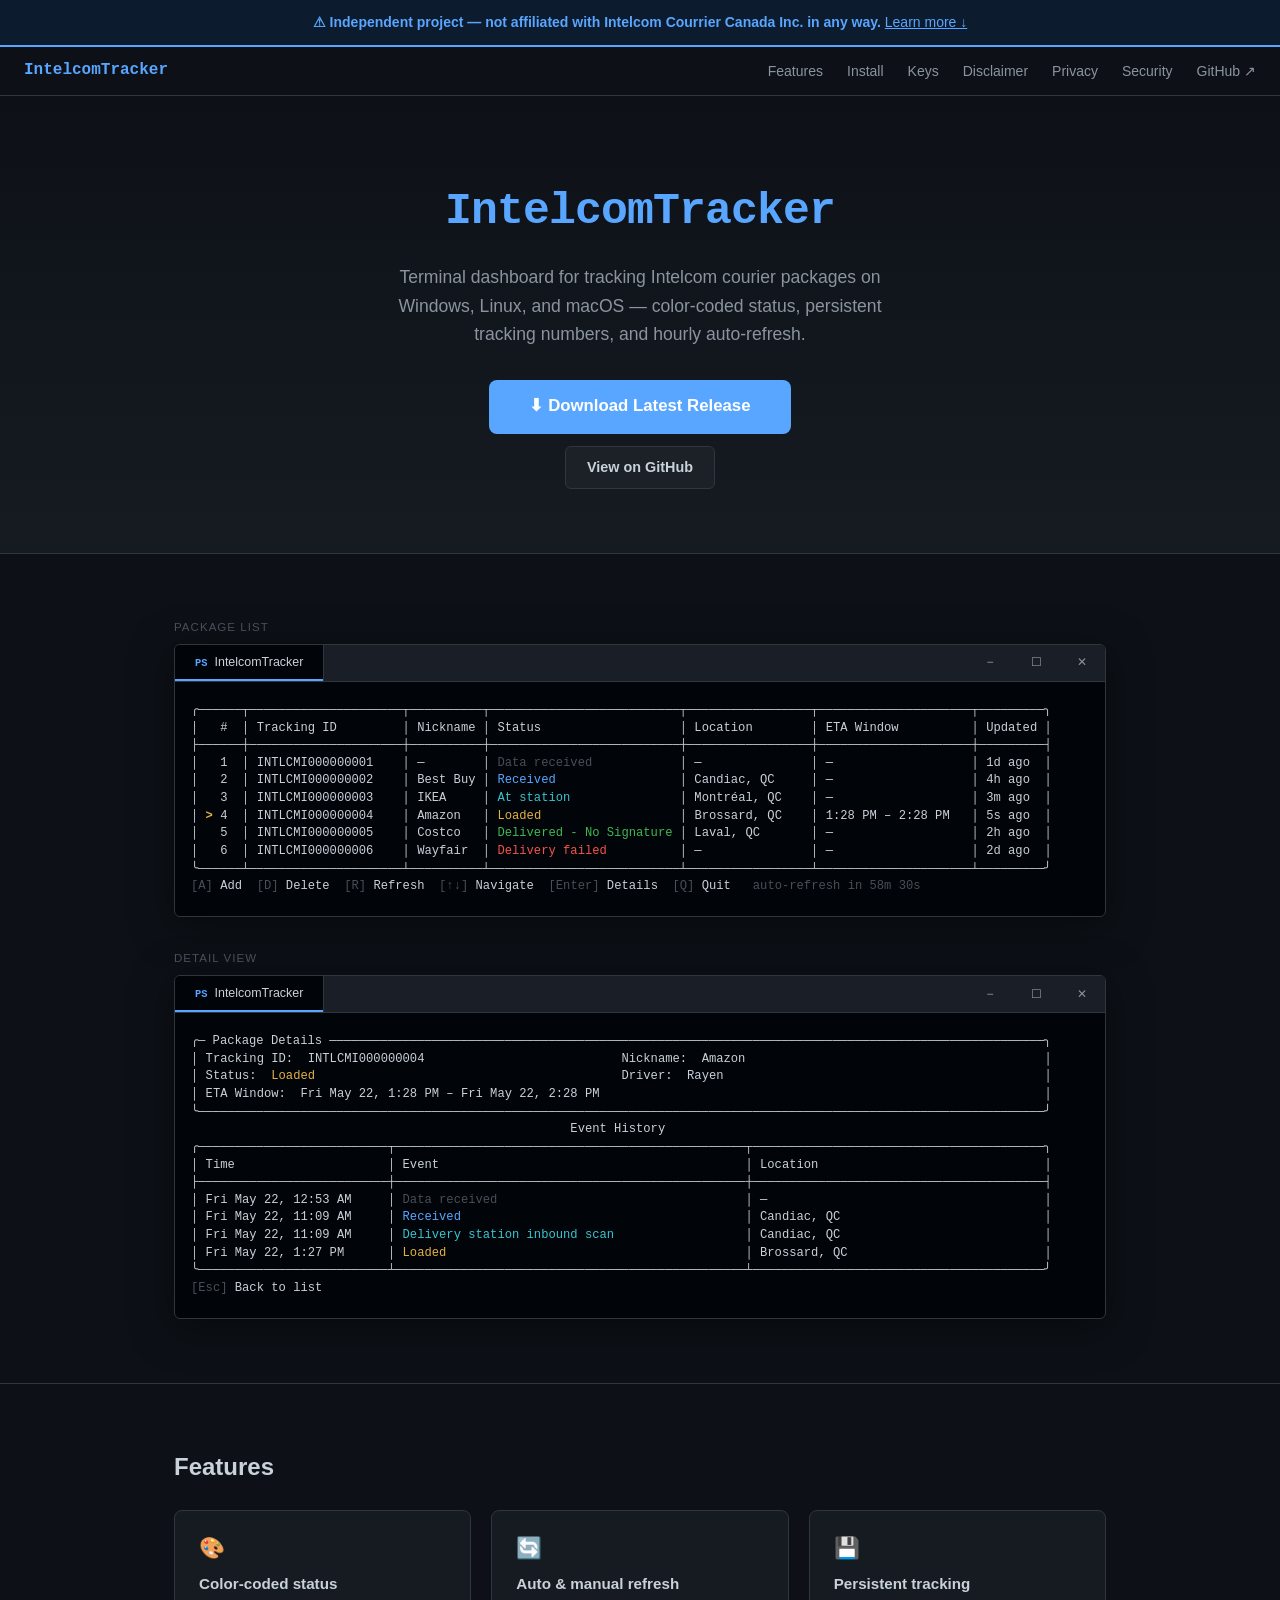
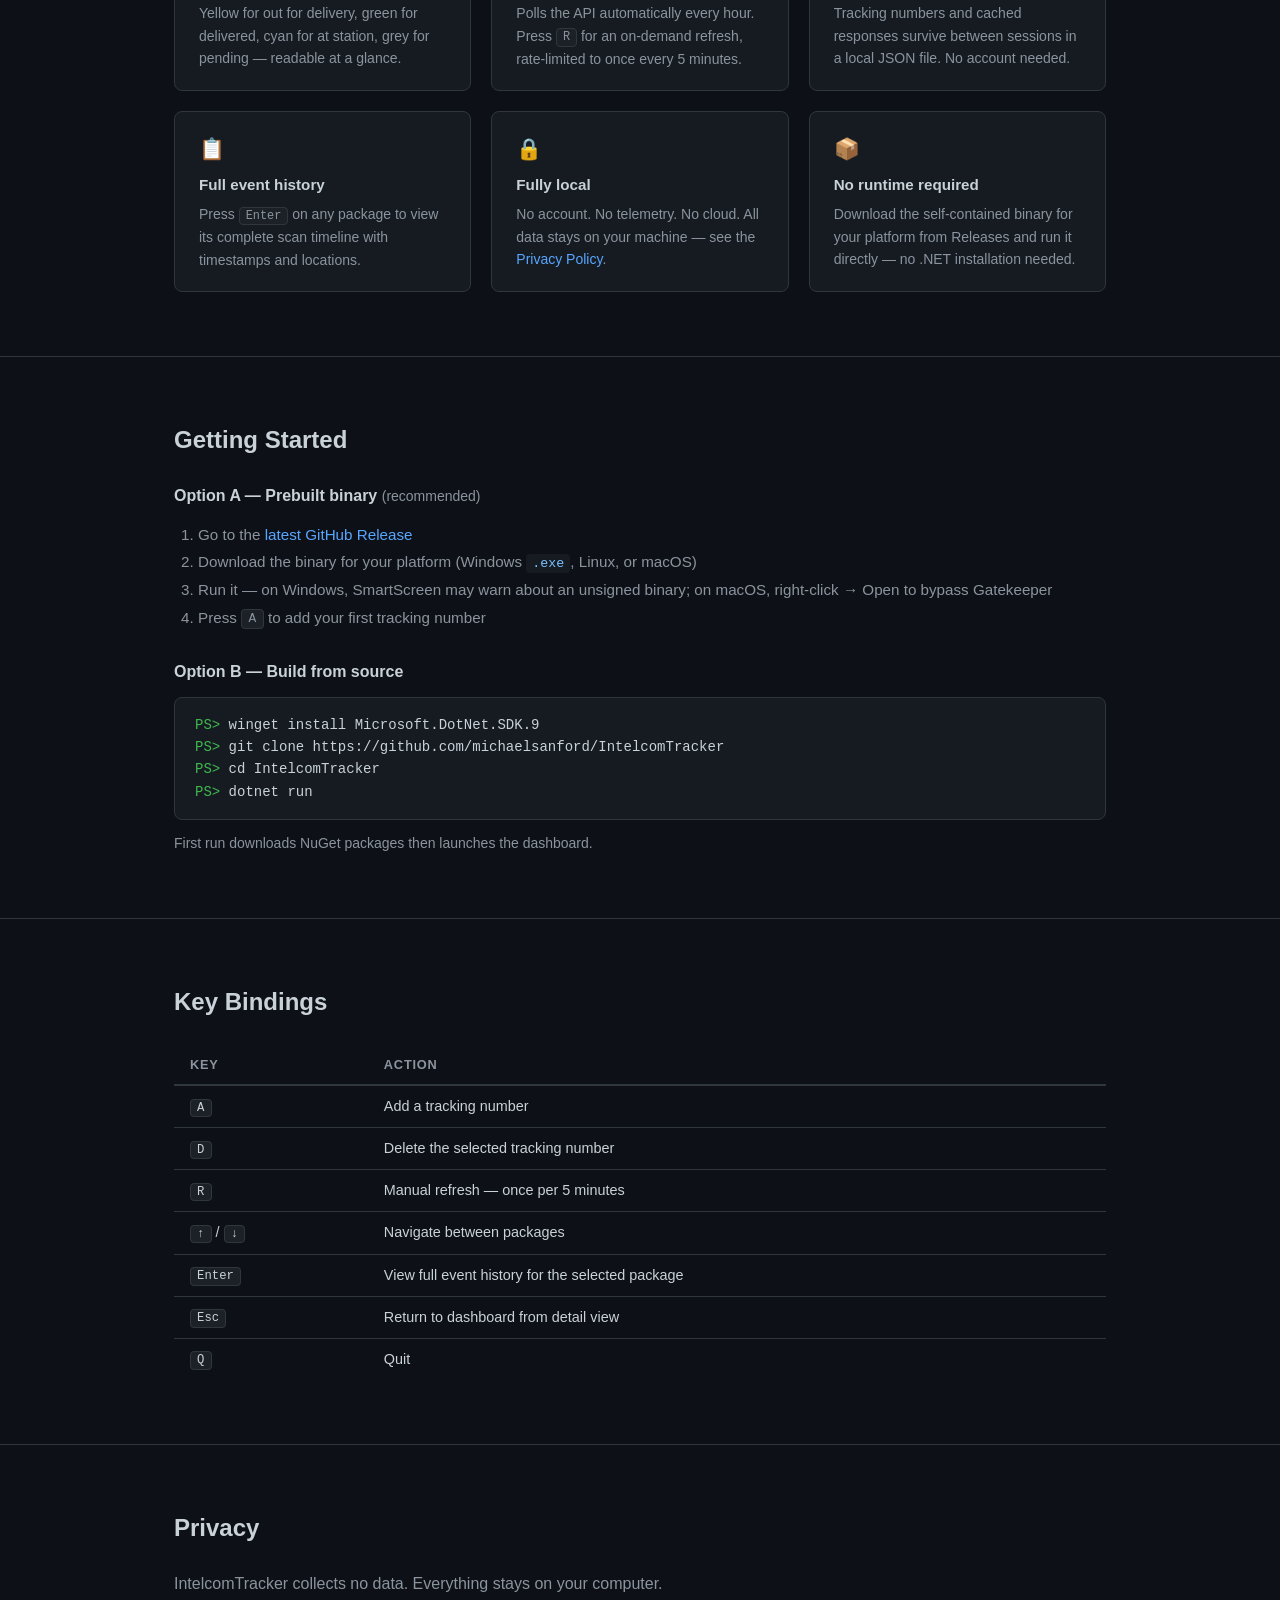
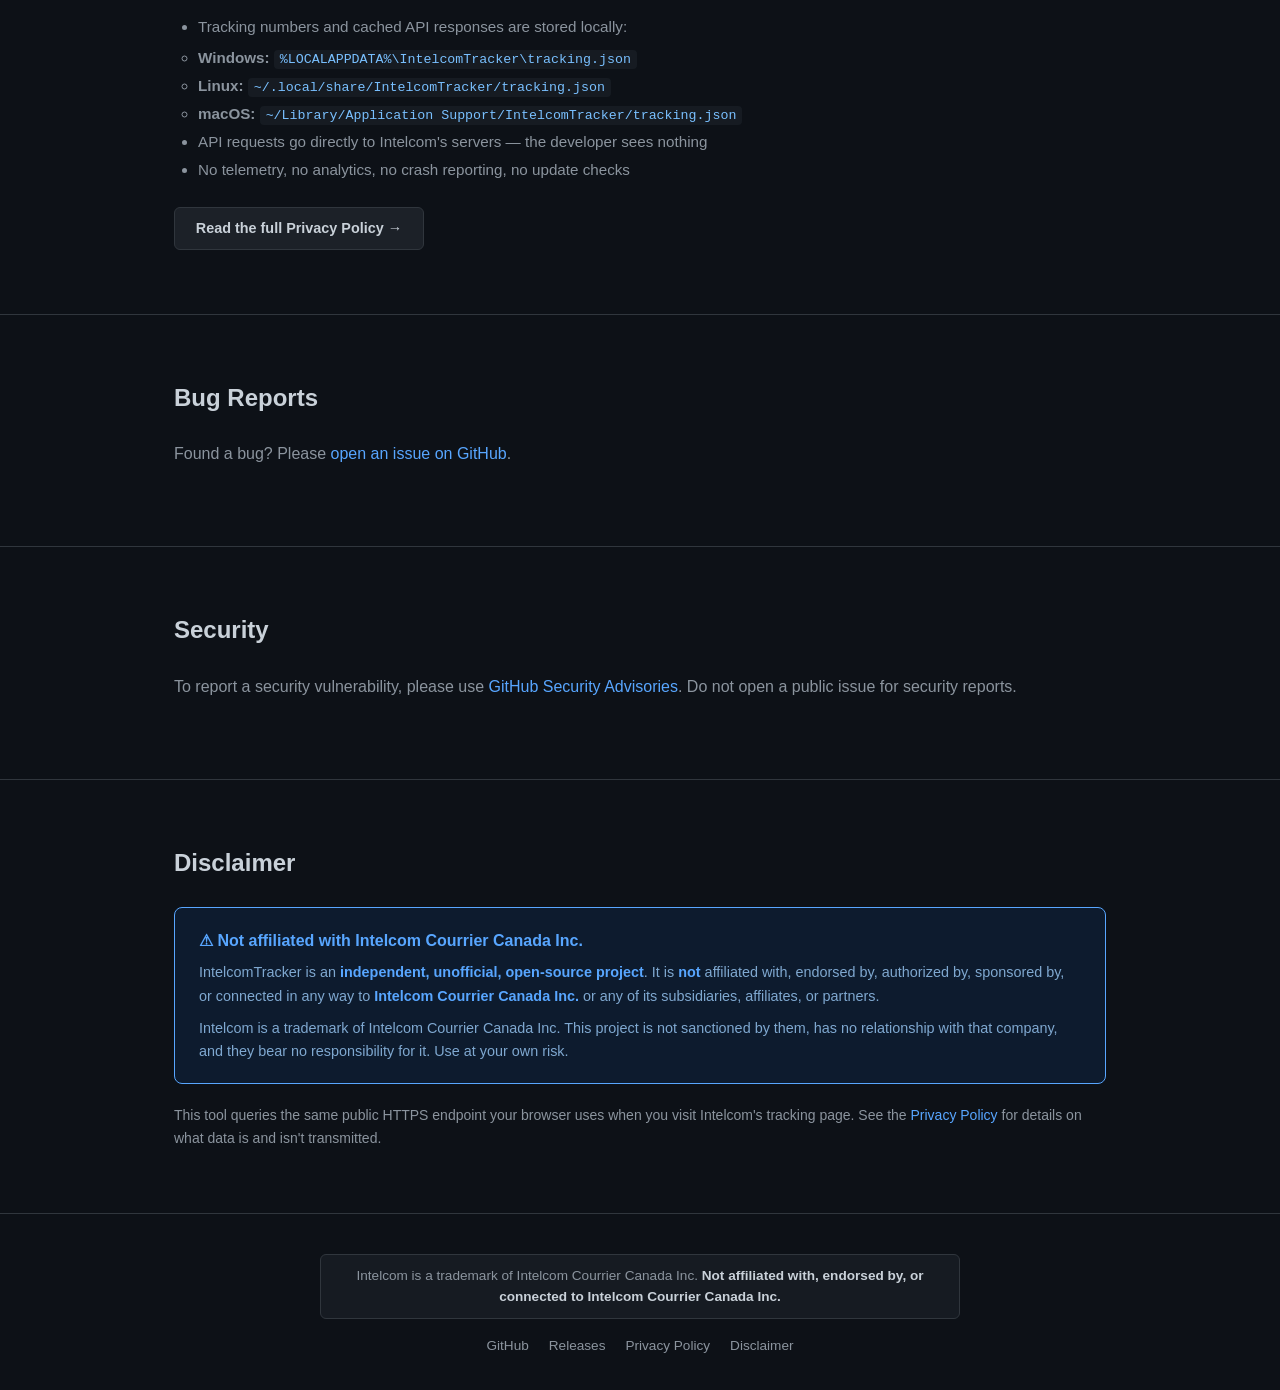
==== commit 6e69206b: "Document issue templates" ====
--- a/docs/index.html
+++ b/docs/index.html
@@ -221,6 +221,17 @@
   </div>
 </section>
 
+<!-- ─── Bug Reports ─────────────────────────────────────────────────────────── -->
+<section id="bugs">
+  <div class="container">
+    <h2>Bug Reports</h2>
+    <p style="color:var(--muted);margin-bottom:1rem;">
+      Found a bug? Please
+      <a href="https://github.com/michaelsanford/IntelcomTracker/issues/new?template=bug_report.yml">open an issue on GitHub</a>.
+    </p>
+  </div>
+</section>
+
 <!-- ─── Security ───────────────────────────────────────────────────────────── -->
 <section id="security">
   <div class="container">
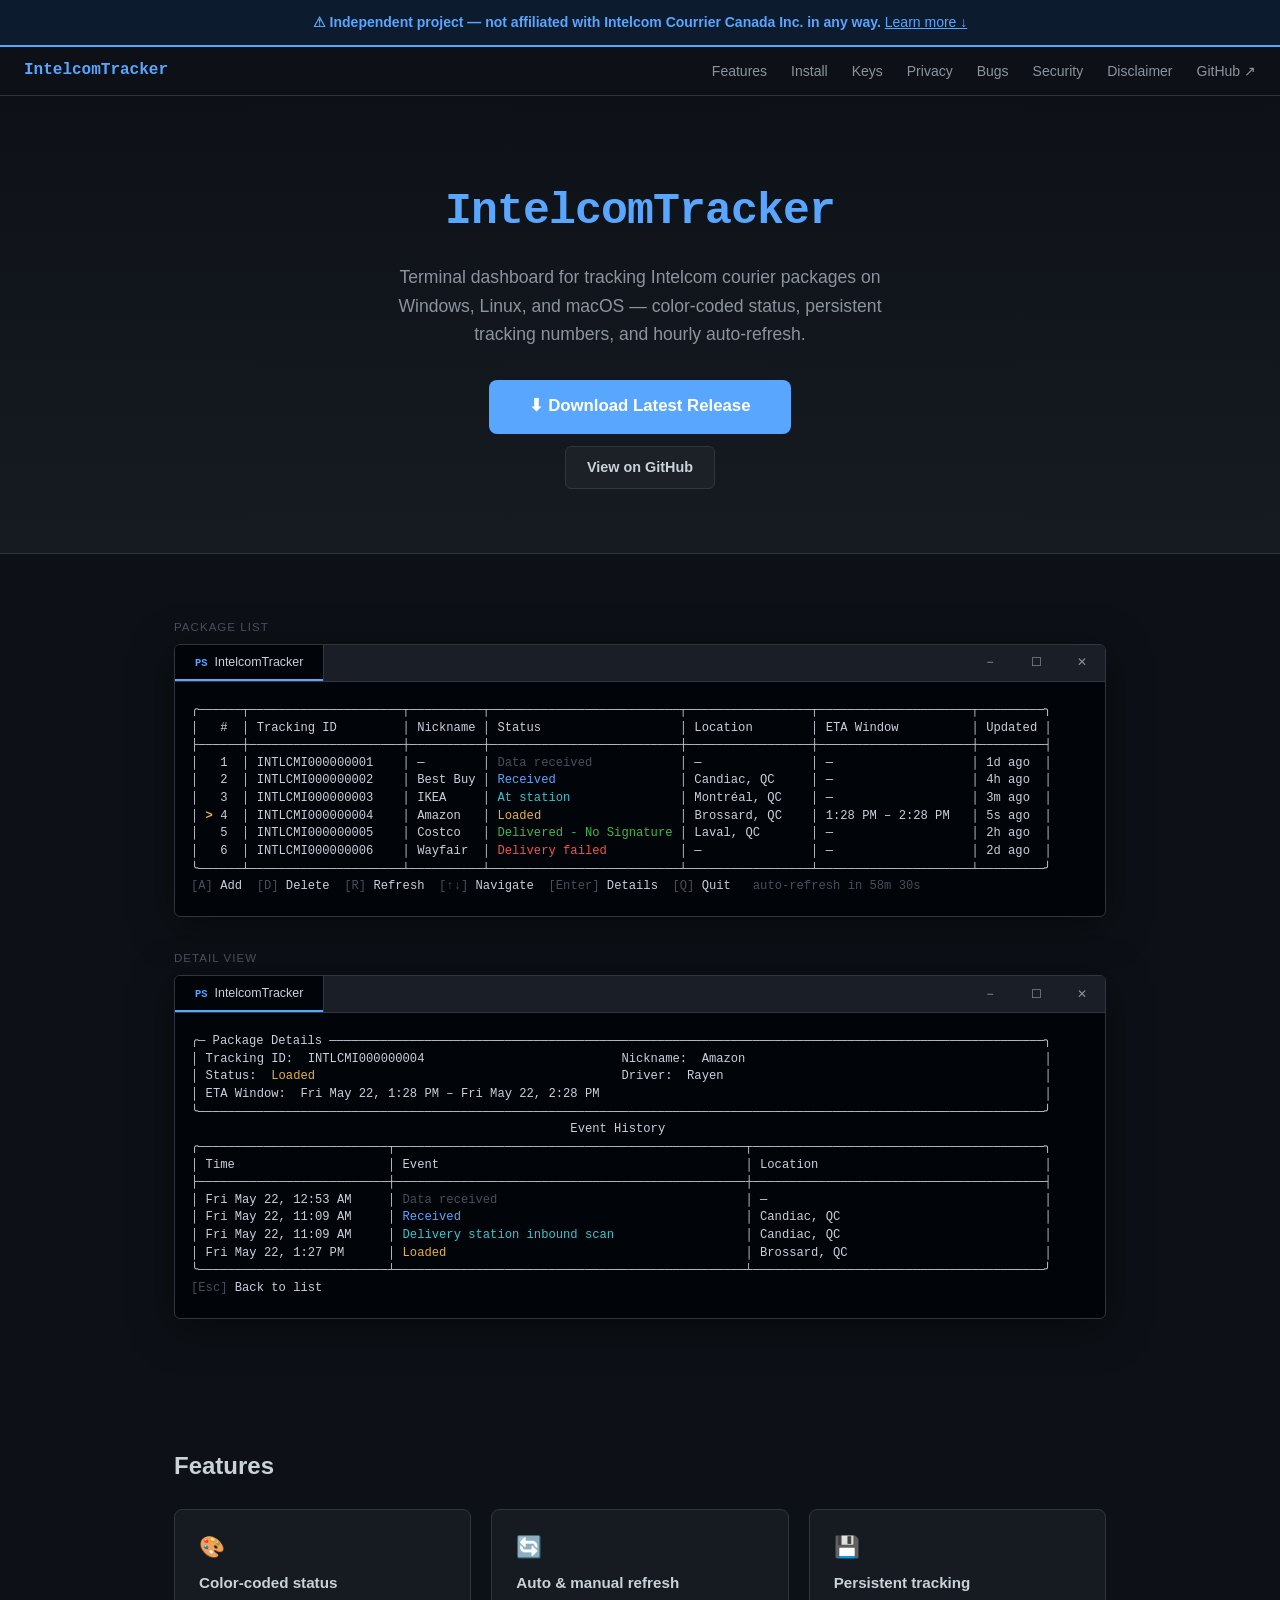
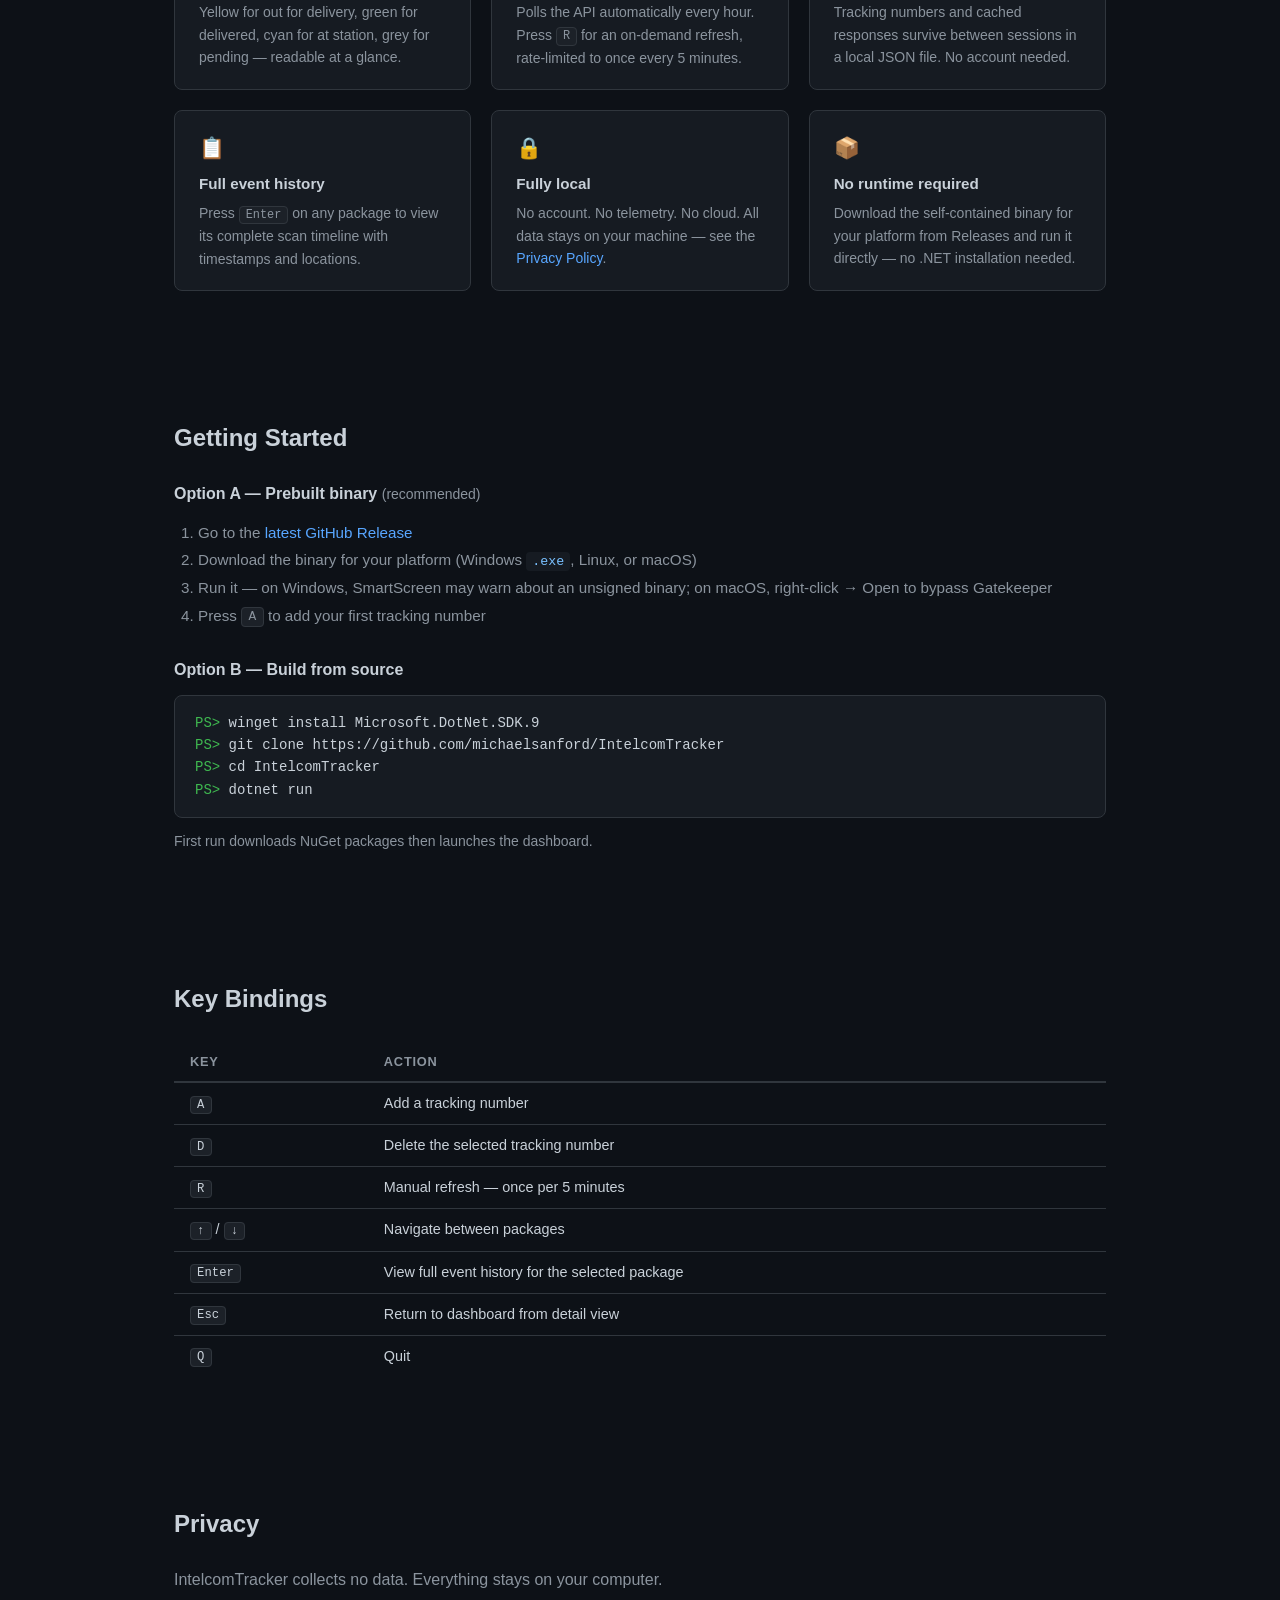
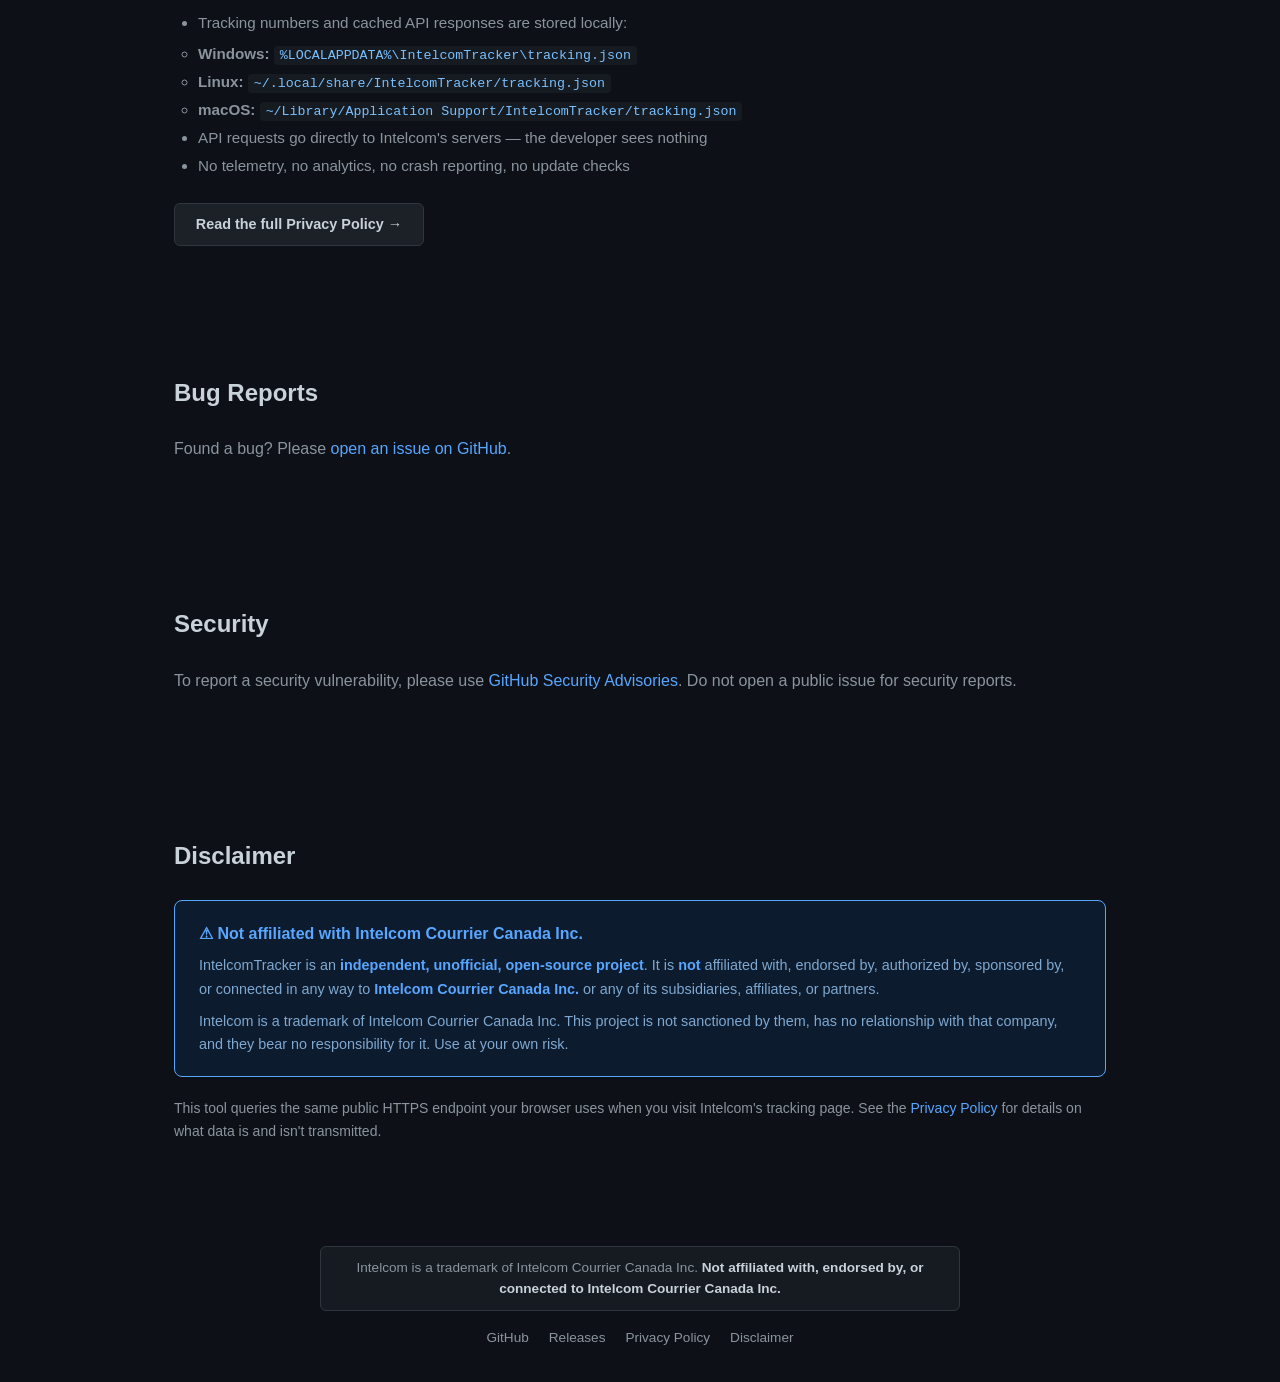
==== commit 86293faf: "Harden docs/ site" ====
--- a/docs/index.html
+++ b/docs/index.html
@@ -3,6 +3,11 @@
 <head>
   <meta charset="UTF-8">
   <meta name="viewport" content="width=device-width, initial-scale=1.0">
+  <meta http-equiv="Content-Security-Policy" content="default-src 'none'; style-src 'self'; img-src 'self' https://img.shields.io; font-src 'self'; base-uri 'self'; form-action 'none'; frame-ancestors 'none';">
+  <meta http-equiv="X-Content-Type-Options" content="nosniff">
+  <meta http-equiv="X-Frame-Options" content="DENY">
+  <meta name="referrer" content="no-referrer">
+  <meta http-equiv="Permissions-Policy" content="camera=(), microphone=(), geolocation=(), payment=(), usb=(), bluetooth=(), magnetometer=(), gyroscope=(), accelerometer=(), autoplay=(), fullscreen=(), picture-in-picture=()">
   <title>IntelcomTracker — Terminal Package Dashboard</title>
   <link rel="stylesheet" href="style.css">
 </head>
@@ -21,11 +26,12 @@
     <a href="#features">Features</a>
     <a href="#install">Install</a>
     <a href="#keys">Keys</a>
+    <a href="privacy.html">Privacy</a>
+    <a href="#bugs">Bugs</a>
+    <a href="#security">Security</a>
     <a href="#disclaimer">Disclaimer</a>
-    <a href="privacy.html">Privacy</a>
-    <a href="#security">Security</a>
     <!-- Replace michaelsanford/IntelcomTracker below -->
-    <a href="https://github.com/michaelsanford/IntelcomTracker">GitHub ↗</a>
+    <a href="https://github.com/michaelsanford/IntelcomTracker" rel="noopener noreferrer">GitHub ↗</a>
   </div>
 </nav>
 
@@ -39,8 +45,8 @@
     </p>
     <div class="btn-group">
       <!-- Replace michaelsanford/IntelcomTracker below -->
-      <a class="btn btn-primary btn-hero" href="https://github.com/michaelsanford/IntelcomTracker/releases/latest">⬇ Download Latest Release</a>
-      <a class="btn btn-secondary"       href="https://github.com/michaelsanford/IntelcomTracker">View on GitHub</a>
+      <a class="btn btn-primary btn-hero" href="https://github.com/michaelsanford/IntelcomTracker/releases/latest" rel="noopener noreferrer">⬇ Download Latest Release</a>
+      <a class="btn btn-secondary" href="https://github.com/michaelsanford/IntelcomTracker" rel="noopener noreferrer">View on GitHub</a>
     </div>
   </div>
 </header>
@@ -162,21 +168,21 @@
   <div class="container">
     <h2>Getting Started</h2>
 
-    <h3 style="font-size:1rem;margin-bottom:0.75rem;">Option A — Prebuilt binary <span style="color:var(--muted);font-weight:400;font-size:0.875rem;">(recommended)</span></h3>
-    <ol style="color:var(--muted);margin-left:1.5rem;margin-bottom:1.75rem;font-size:0.95rem;line-height:1.8;">
+    <h3 class="install-heading">Option A — Prebuilt binary <span class="install-badge">(recommended)</span></h3>
+    <ol class="install-steps">
       <!-- Replace michaelsanford/IntelcomTracker below -->
-      <li>Go to the <a href="https://github.com/michaelsanford/IntelcomTracker/releases/latest">latest GitHub Release</a></li>
+      <li>Go to the <a href="https://github.com/michaelsanford/IntelcomTracker/releases/latest" rel="noopener noreferrer">latest GitHub Release</a></li>
       <li>Download the binary for your platform (Windows <code>.exe</code>, Linux, or macOS)</li>
       <li>Run it — on Windows, SmartScreen may warn about an unsigned binary; on macOS, right-click → Open to bypass Gatekeeper</li>
       <li>Press <kbd>A</kbd> to add your first tracking number</li>
     </ol>
 
-    <h3 style="font-size:1rem;margin-bottom:0.75rem;">Option B — Build from source</h3>
+    <h3 class="install-heading">Option B — Build from source</h3>
     <pre class="code"><span class="ps">PS&gt; </span><span class="cmd">winget install Microsoft.DotNet.SDK.9</span>
 <span class="ps">PS&gt; </span><span class="cmd">git clone https://github.com/michaelsanford/IntelcomTracker</span>
 <span class="ps">PS&gt; </span><span class="cmd">cd IntelcomTracker</span>
 <span class="ps">PS&gt; </span><span class="cmd">dotnet run</span></pre>
-    <p style="color:var(--muted);font-size:0.875rem;margin-top:0.75rem;">
+    <p class="section-note">
       First run downloads NuGet packages then launches the dashboard.
     </p>
   </div>
@@ -205,10 +211,10 @@
 <section id="privacy">
   <div class="container">
     <h2>Privacy</h2>
-    <p style="color:var(--muted);margin-bottom:1rem;">IntelcomTracker collects no data. Everything stays on your computer.</p>
-    <ul style="color:var(--muted);margin-left:1.5rem;margin-bottom:1.5rem;font-size:0.95rem;line-height:1.8;">
+    <p class="section-intro">IntelcomTracker collects no data. Everything stays on your computer.</p>
+    <ul class="privacy-list">
       <li>Tracking numbers and cached API responses are stored locally:
-        <ul style="margin-top:0.25rem;">
+        <ul>
           <li><strong>Windows:</strong> <code>%LOCALAPPDATA%\IntelcomTracker\tracking.json</code></li>
           <li><strong>Linux:</strong> <code>~/.local/share/IntelcomTracker/tracking.json</code></li>
           <li><strong>macOS:</strong> <code>~/Library/Application Support/IntelcomTracker/tracking.json</code></li>
@@ -225,9 +231,9 @@
 <section id="bugs">
   <div class="container">
     <h2>Bug Reports</h2>
-    <p style="color:var(--muted);margin-bottom:1rem;">
+    <p class="section-intro">
       Found a bug? Please
-      <a href="https://github.com/michaelsanford/IntelcomTracker/issues/new?template=bug_report.yml">open an issue on GitHub</a>.
+      <a href="https://github.com/michaelsanford/IntelcomTracker/issues/new?template=bug_report.yml" rel="noopener noreferrer">open an issue on GitHub</a>.
     </p>
   </div>
 </section>
@@ -236,9 +242,9 @@
 <section id="security">
   <div class="container">
     <h2>Security</h2>
-    <p style="color:var(--muted);margin-bottom:1rem;">
+    <p class="section-intro">
       To report a security vulnerability, please use
-      <a href="https://github.com/michaelsanford/IntelcomTracker/security/advisories/new">GitHub Security Advisories</a>.
+      <a href="https://github.com/michaelsanford/IntelcomTracker/security/advisories/new" rel="noopener noreferrer">GitHub Security Advisories</a>.
       Do not open a public issue for security reports.
     </p>
   </div>
@@ -262,7 +268,7 @@
         with that company, and they bear no responsibility for it. Use at your own risk.
       </p>
     </div>
-    <p style="color:var(--muted);font-size:0.875rem;">
+    <p class="section-note-sm">
       This tool queries the same public HTTPS endpoint your browser uses when you visit
       Intelcom's tracking page. See the <a href="privacy.html">Privacy Policy</a> for
       details on what data is and isn't transmitted.
@@ -279,8 +285,8 @@
     </div>
     <div class="footer-links">
       <!-- Replace michaelsanford/IntelcomTracker below -->
-      <a href="https://github.com/michaelsanford/IntelcomTracker">GitHub</a>
-      <a href="https://github.com/michaelsanford/IntelcomTracker/releases">Releases</a>
+      <a href="https://github.com/michaelsanford/IntelcomTracker" rel="noopener noreferrer">GitHub</a>
+      <a href="https://github.com/michaelsanford/IntelcomTracker/releases" rel="noopener noreferrer">Releases</a>
       <a href="privacy.html">Privacy Policy</a>
       <a href="#disclaimer">Disclaimer</a>
     </div>
--- a/docs/style.css
+++ b/docs/style.css
@@ -100,7 +100,7 @@
 .btn-hero { padding: 0.85rem 2.5rem; font-size: 1.05rem; border-radius: 8px; }
 
 /* ── Sections ── */
-section { padding: 4rem 1.5rem; border-bottom: 1px solid var(--border); }
+section { padding: 4rem 1.5rem; }
 section h2 { font-size: 1.5rem; font-weight: 700; margin-bottom: 1.5rem; }
 
 /* ── Screenshots ── */
@@ -296,3 +296,17 @@
 .footer-links { display: flex; gap: 1.25rem; justify-content: center; flex-wrap: wrap; }
 .footer-links a { color: var(--muted); font-size: 0.85rem; }
 .footer-links a:hover { color: var(--text); }
+
+
+/* ── Utility classes (replacing inline styles for strict CSP) ── */
+.section-intro { color: var(--muted); margin-bottom: 1rem; }
+.section-note { color: var(--muted); font-size: 0.875rem; margin-top: 0.75rem; }
+.section-note-sm { color: var(--muted); font-size: 0.875rem; }
+.install-heading { font-size: 1rem; margin-bottom: 0.75rem; }
+.install-badge { color: var(--muted); font-weight: 400; font-size: 0.875rem; }
+.install-steps { color: var(--muted); margin-left: 1.5rem; margin-bottom: 1.75rem; font-size: 0.95rem; line-height: 1.8; }
+.privacy-list { color: var(--muted); margin-left: 1.5rem; margin-bottom: 1.5rem; font-size: 0.95rem; line-height: 1.8; }
+.privacy-list ul { margin-top: 0.25rem; }
+.prose-title { font-size: 2rem; font-weight: 700; margin-bottom: 0.5rem; }
+.callout-spaced { margin-top: 2.5rem; }
+.mt-md { margin-top: 1.5rem; }
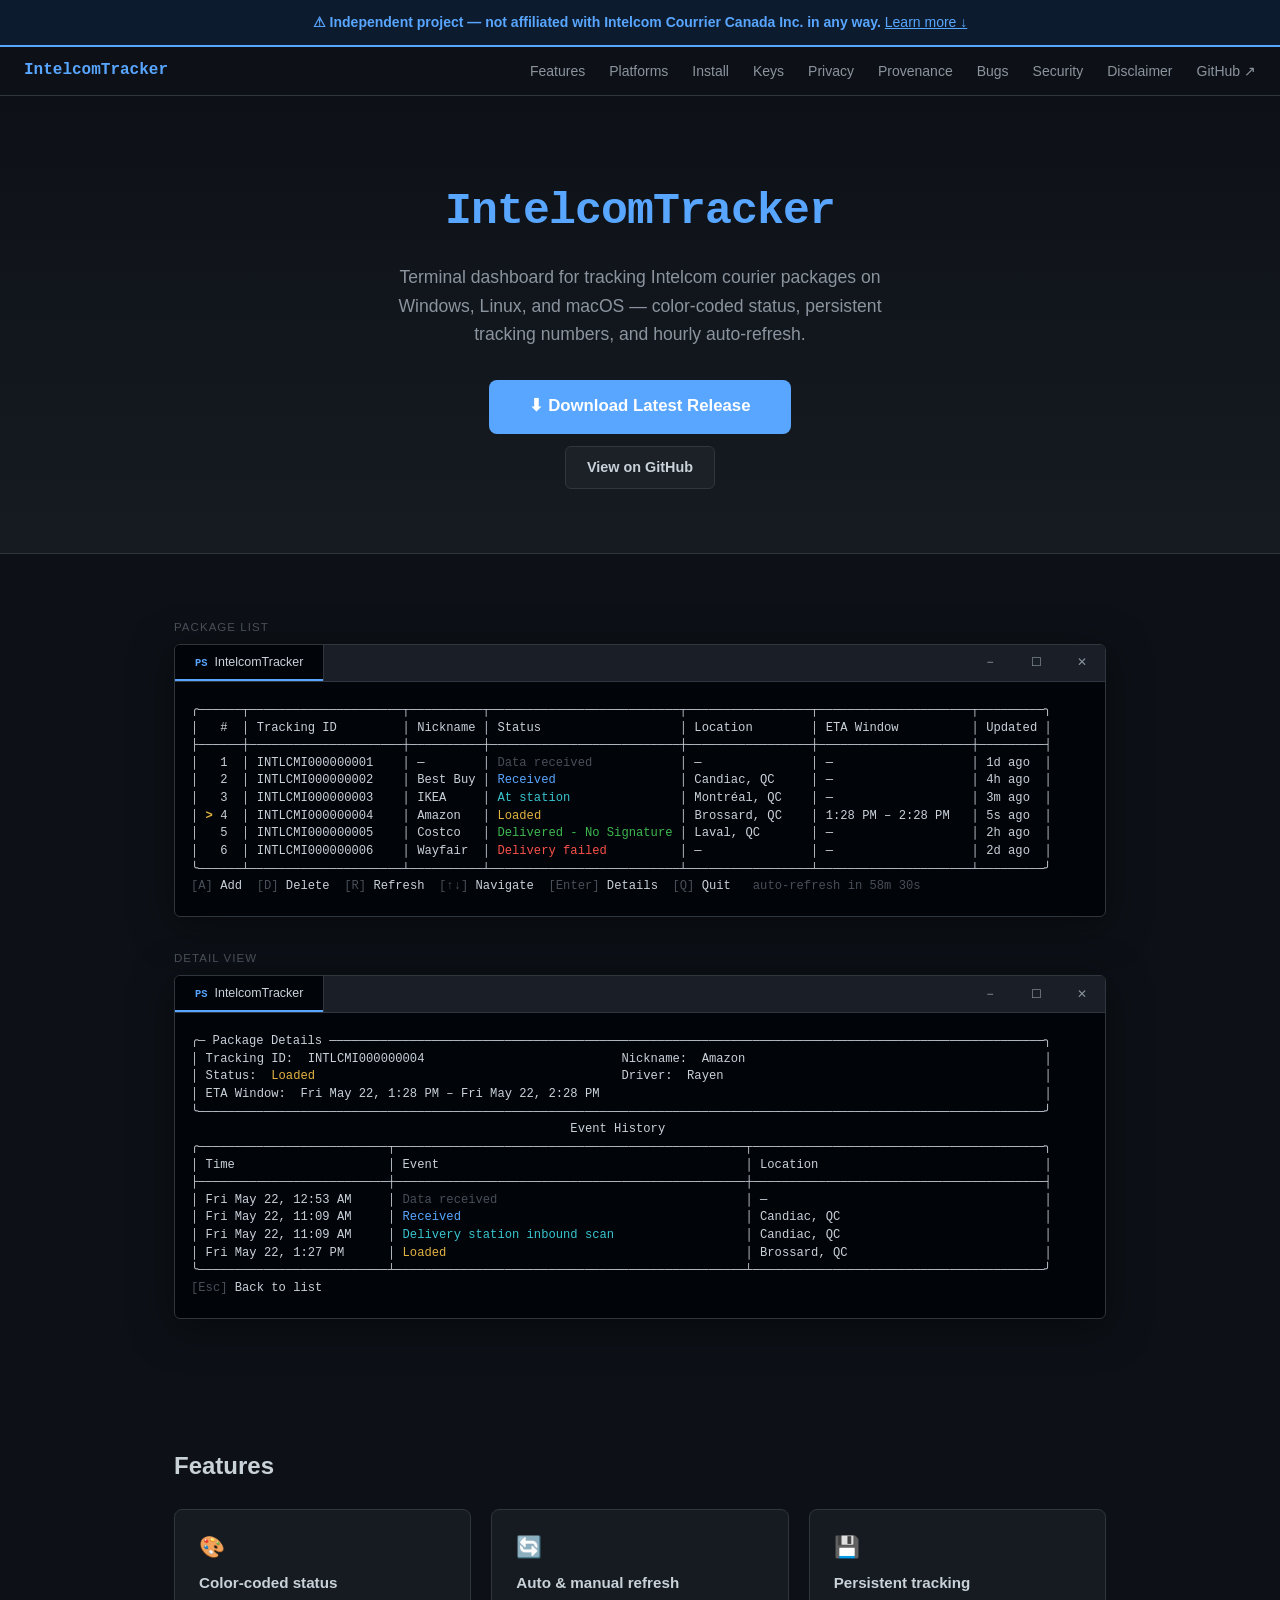
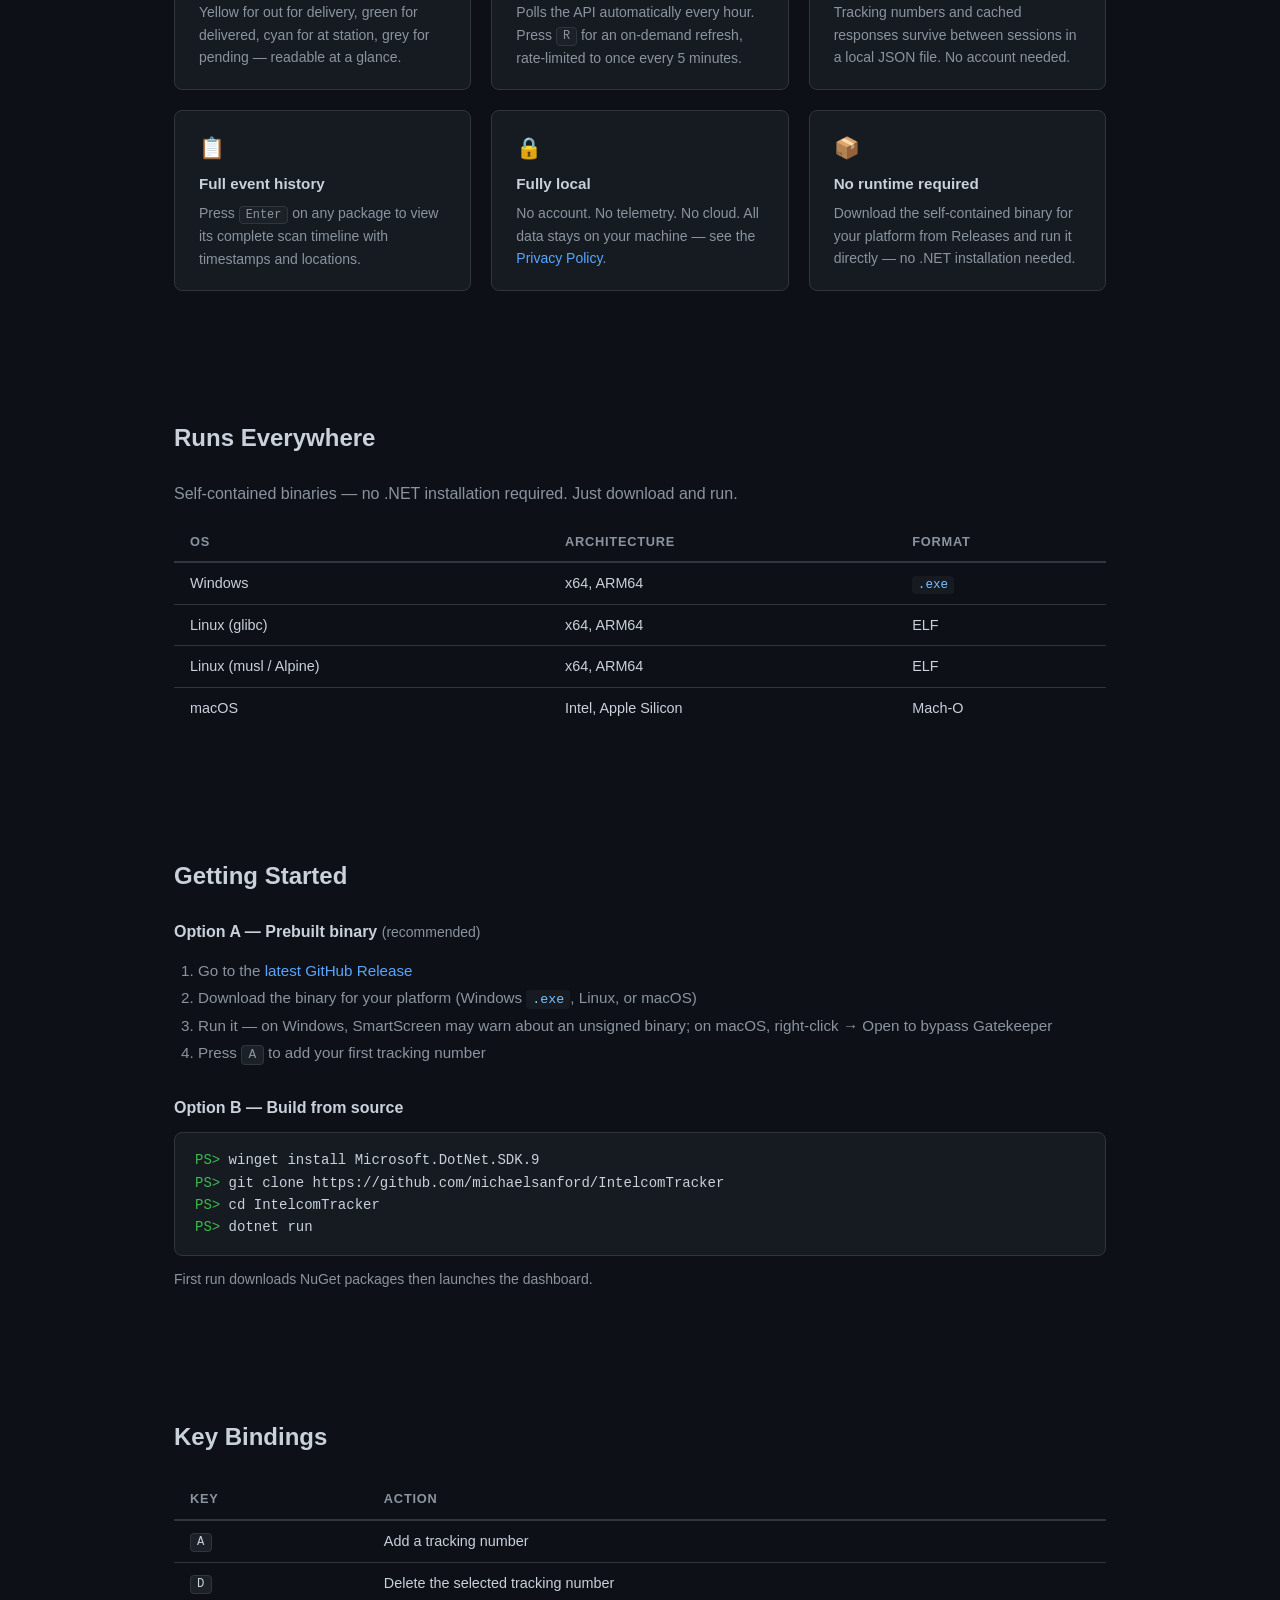
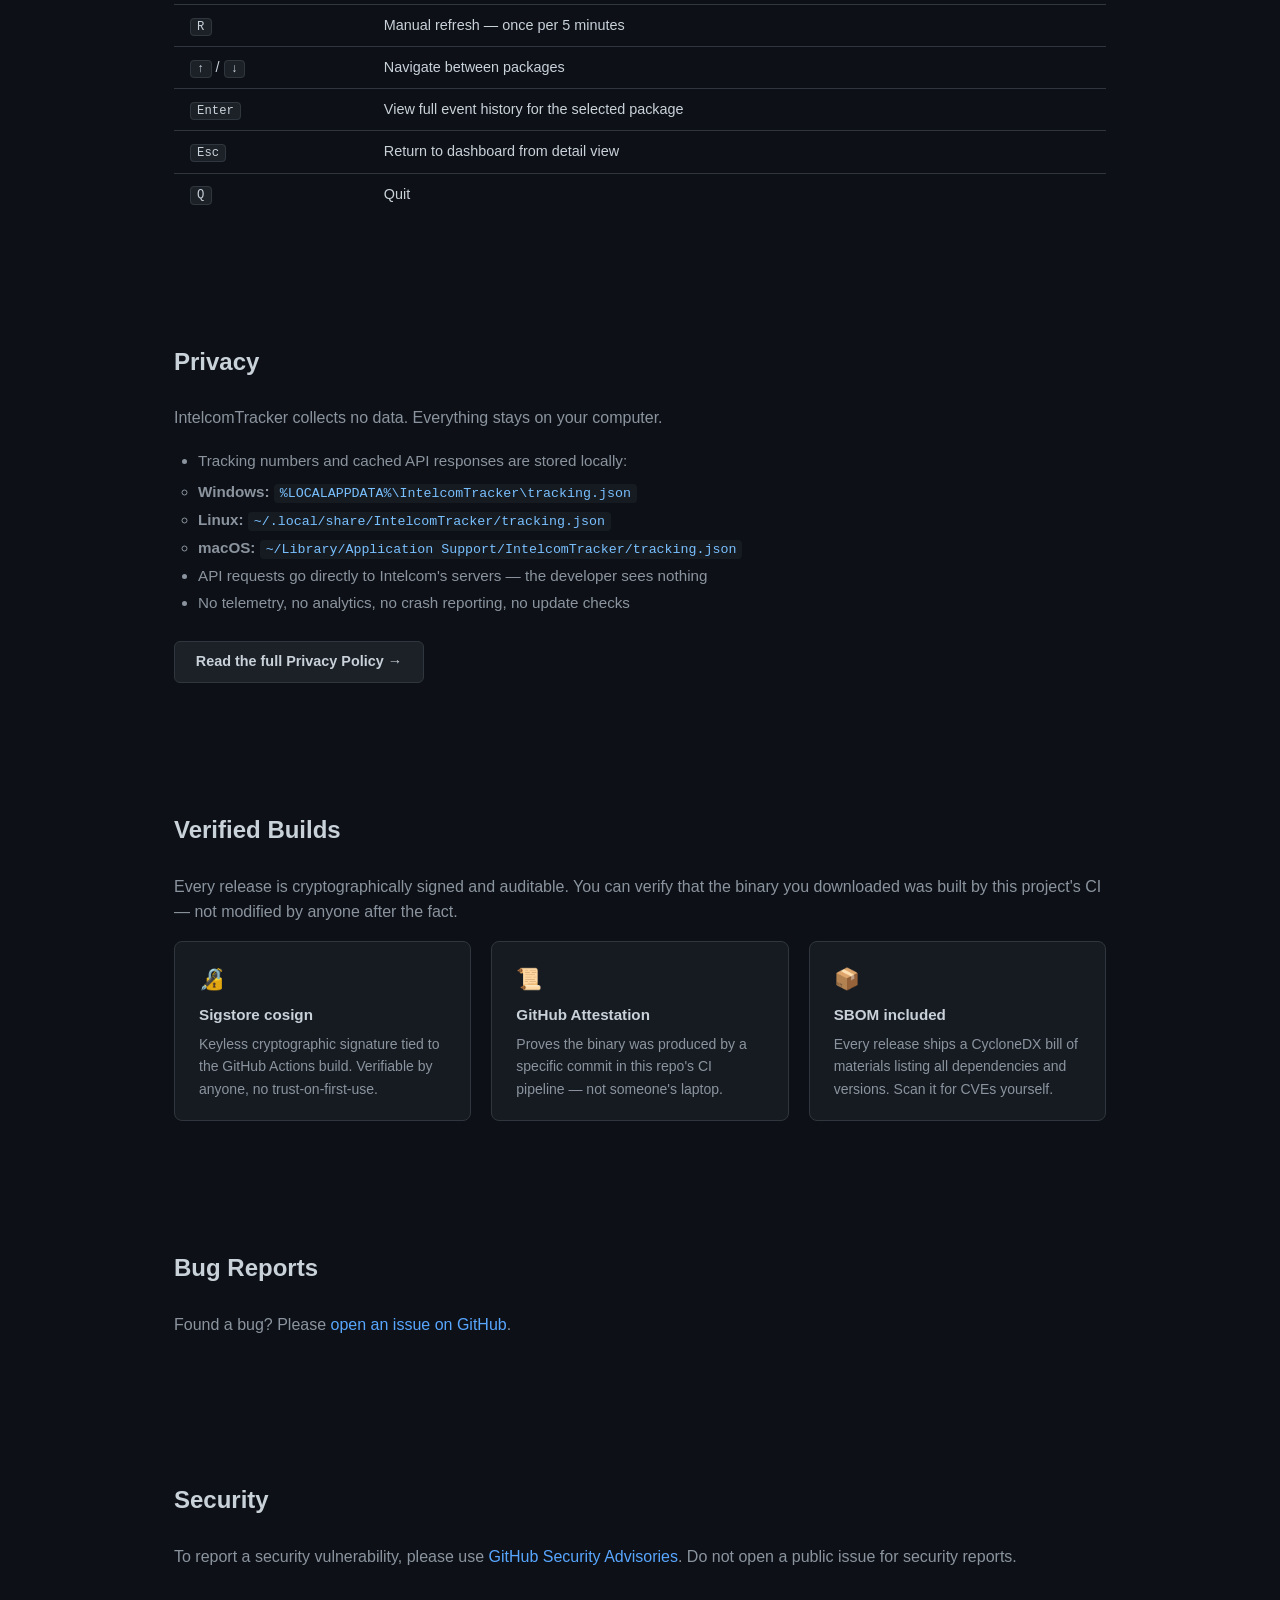
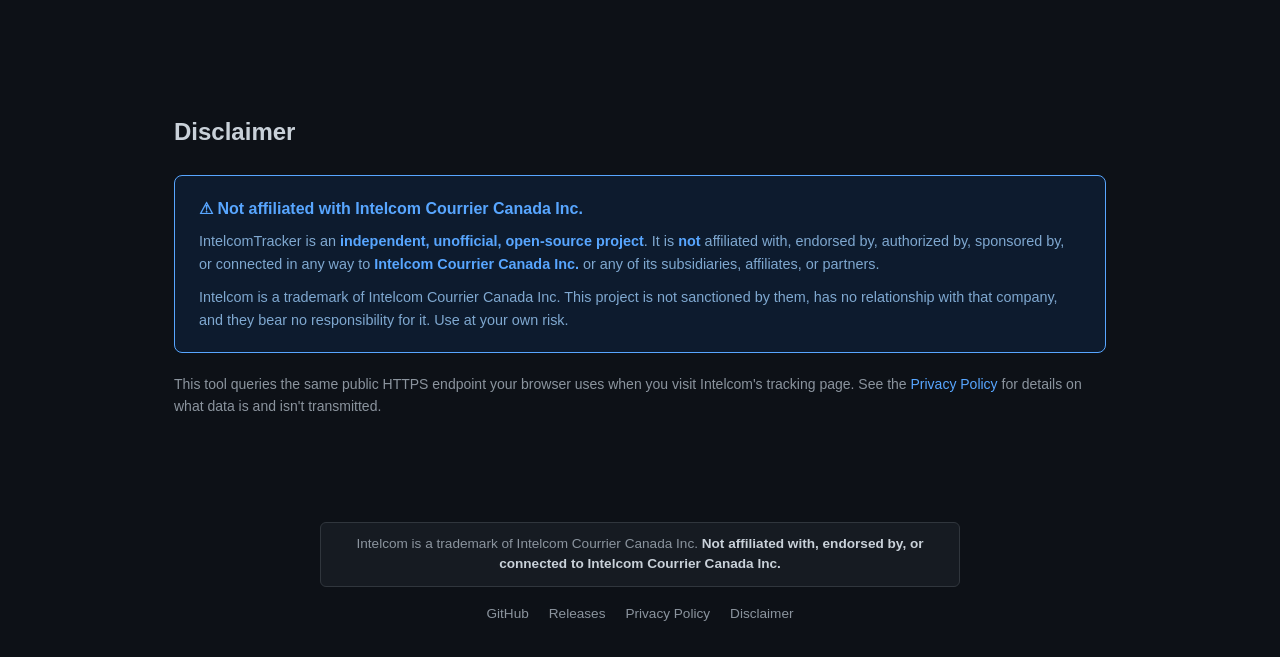
==== commit 4a65c651: "Trust and security: add SBOM, attestations, cosign signing to release workflow" ====
--- a/docs/index.html
+++ b/docs/index.html
@@ -24,9 +24,11 @@
   <a class="nav-brand" href="index.html">IntelcomTracker</a>
   <div class="nav-links">
     <a href="#features">Features</a>
+    <a href="#platforms">Platforms</a>
     <a href="#install">Install</a>
     <a href="#keys">Keys</a>
     <a href="privacy.html">Privacy</a>
+    <a href="#provenance">Provenance</a>
     <a href="#bugs">Bugs</a>
     <a href="#security">Security</a>
     <a href="#disclaimer">Disclaimer</a>
@@ -163,6 +165,23 @@
   </div>
 </section>
 
+<!-- ─── Platforms ─────────────────────────────────────────────────────────── -->
+<section id="platforms">
+  <div class="container">
+    <h2>Runs Everywhere</h2>
+    <p class="section-intro">Self-contained binaries — no .NET installation required. Just download and run.</p>
+    <table class="keybindings">
+      <thead><tr><th>OS</th><th>Architecture</th><th>Format</th></tr></thead>
+      <tbody>
+        <tr><td>Windows</td><td>x64, ARM64</td><td><code>.exe</code></td></tr>
+        <tr><td>Linux (glibc)</td><td>x64, ARM64</td><td>ELF</td></tr>
+        <tr><td>Linux (musl / Alpine)</td><td>x64, ARM64</td><td>ELF</td></tr>
+        <tr><td>macOS</td><td>Intel, Apple Silicon</td><td>Mach-O</td></tr>
+      </tbody>
+    </table>
+  </div>
+</section>
+
 <!-- ─── Install ───────────────────────────────────────────────────────────── -->
 <section id="install">
   <div class="container">
@@ -227,6 +246,31 @@
   </div>
 </section>
 
+<!-- ─── Provenance ────────────────────────────────────────────────────────── -->
+<section id="provenance">
+  <div class="container">
+    <h2>Verified Builds</h2>
+    <p class="section-intro">Every release is cryptographically signed and auditable. You can verify that the binary you downloaded was built by this project's CI — not modified by anyone after the fact.</p>
+    <div class="features">
+      <div class="feature">
+        <div class="feature-icon">🔏</div>
+        <h3>Sigstore cosign</h3>
+        <p>Keyless cryptographic signature tied to the GitHub Actions build. Verifiable by anyone, no trust-on-first-use.</p>
+      </div>
+      <div class="feature">
+        <div class="feature-icon">📜</div>
+        <h3>GitHub Attestation</h3>
+        <p>Proves the binary was produced by a specific commit in this repo's CI pipeline — not someone's laptop.</p>
+      </div>
+      <div class="feature">
+        <div class="feature-icon">📦</div>
+        <h3>SBOM included</h3>
+        <p>Every release ships a CycloneDX bill of materials listing all dependencies and versions. Scan it for CVEs yourself.</p>
+      </div>
+    </div>
+  </div>
+</section>
+
 <!-- ─── Bug Reports ─────────────────────────────────────────────────────────── -->
 <section id="bugs">
   <div class="container">
